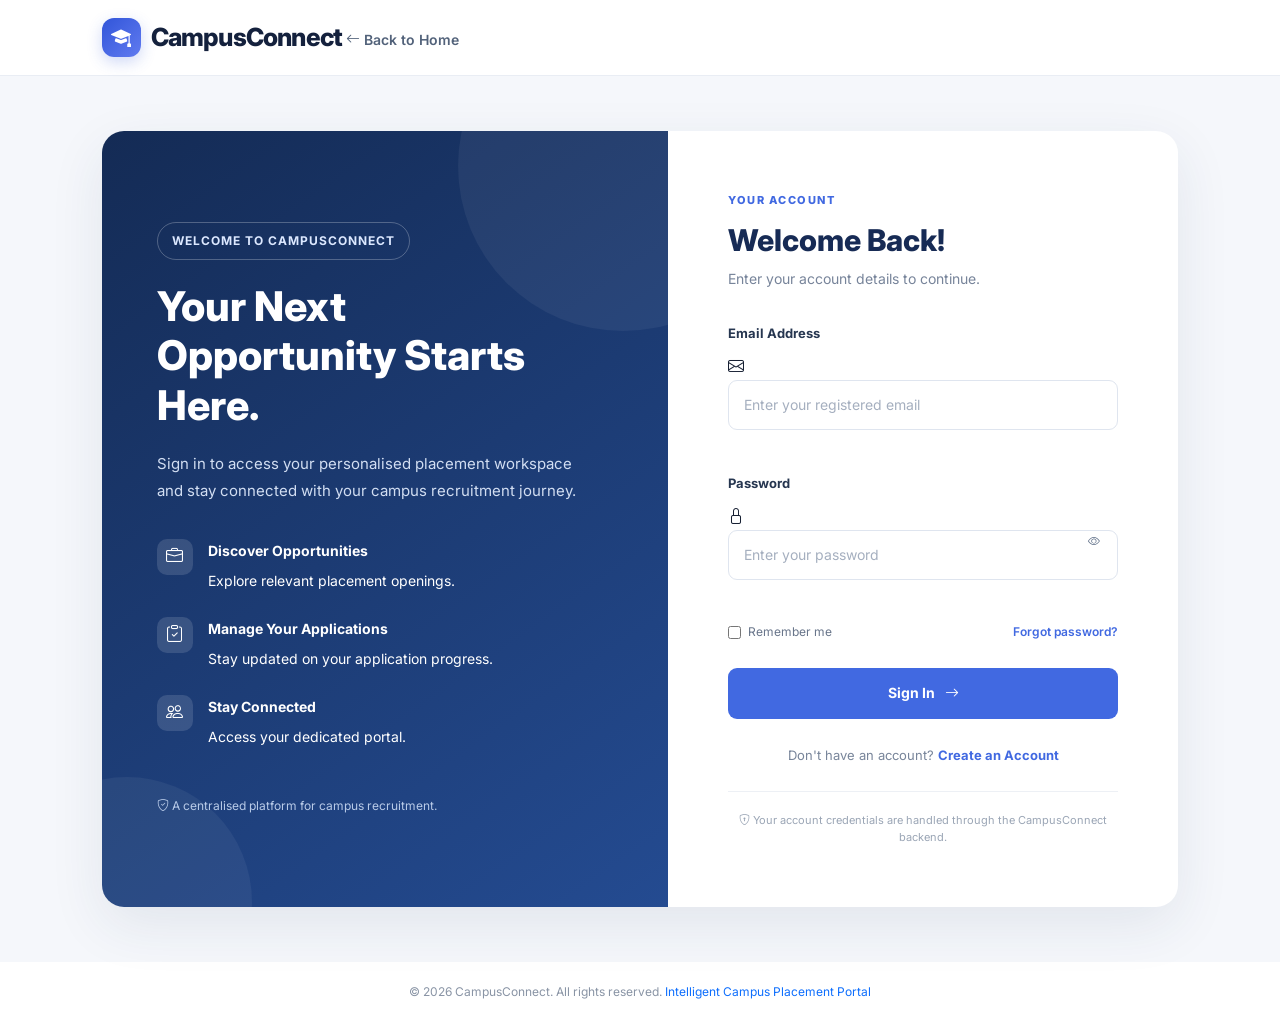
==== frontend/admin-dashboard.html @ f543e976 "Develop CampusConnect placement portal modules" ====
<!DOCTYPE html>
<html lang="en">
<head>
    <meta charset="UTF-8">
    <meta name="viewport" content="width=device-width, initial-scale=1.0">

    <title>Admin Dashboard | CampusConnect</title>

    <link href="https://cdn.jsdelivr.net/npm/bootstrap@5.3.3/dist/css/bootstrap.min.css" rel="stylesheet">
    <link href="https://cdn.jsdelivr.net/npm/bootstrap-icons@1.11.3/font/bootstrap-icons.css" rel="stylesheet">
    <link href="https://fonts.googleapis.com/css2?family=Inter:wght@400;500;600;700;800&display=swap" rel="stylesheet">

    <link rel="stylesheet" href="style.css">
    <link rel="stylesheet" href="dashboard.css">
</head>

<body>

<!-- =========================================
     ADMIN ROLE PROTECTION
========================================= -->

<script>
(function () {

    let user = null;

    try {
        user = JSON.parse(
            sessionStorage.getItem("campusconnectUser") || "null"
        );
    } catch (error) {
        user = null;
    }

    // Check whether user is logged in
    if (!user || !user.user_id) {
        window.location.replace("login.html");
        return;
    }

    // Check whether the logged-in user is an administrator
    if (user.role !== "admin") {

        window.campusConnectAccessBlocked = true;

        let redirectPage = "login.html";

        if (user.role === "student") {
            redirectPage = "student-dashboard.html";
        }
        else if (user.role === "recruiter") {
            redirectPage = "recruiter-dashboard.html";
        }

        // Display full-screen access denied message
        document.write(`
            <div style="
                position:fixed;
                inset:0;
                z-index:999999;
                background:#101827;
                color:white;
                display:flex;
                align-items:center;
                justify-content:center;
                text-align:center;
                font-family:Arial,sans-serif;
                padding:20px;
            ">
                <div>
                    <div style="
                        font-size:65px;
                        color:#ff4545;
                        margin-bottom:15px;
                    ">
                        <i class="bi bi-shield-lock-fill"></i>
                    </div>

                    <h1 style="
                        color:#ff4545;
                        font-size:42px;
                        font-weight:bold;
                        margin-bottom:15px;
                    ">
                        ACCESS DENIED!
                    </h1>

                    <h3 style="margin-bottom:15px;">
                        Only administrators can access this page.
                    </h3>

                    <p style="color:#cbd5e1;">
                        You do not have permission to view the Admin Dashboard.
                    </p>

                    <p style="
                        color:#facc15;
                        margin-top:20px;
                    ">
                        Redirecting to your dashboard...
                    </p>

                    <div style="
                        width:35px;
                        height:35px;
                        border:4px solid #64748b;
                        border-top:4px solid white;
                        border-radius:50%;
                        margin:20px auto;
                        animation:spin 1s linear infinite;
                    "></div>
                </div>
            </div>

            <style>
                @keyframes spin {
                    0% { transform:rotate(0deg); }
                    100% { transform:rotate(360deg); }
                }
            </style>
        `);

        // Redirect after displaying the message
        setTimeout(function () {
            window.location.replace(redirectPage);
        }, 2500);

    }

})();
</script>


<!-- =========================================
     ADMIN DASHBOARD CONTENT
========================================= -->

<!-- NAVIGATION -->

<nav class="navbar navbar-expand-lg bg-white border-bottom sticky-top">
    <div class="container-fluid px-4">

        <a class="navbar-brand fw-bold" href="index.html">
            <i class="bi bi-mortarboard-fill me-2"></i>
            CampusConnect
            <span class="text-secondary small ms-2">ADMIN</span>
        </a>

        <div class="d-flex align-items-center gap-3">

            <span class="text-secondary">
                <i class="bi bi-shield-lock-fill me-1"></i>
                Administrator
            </span>

            <button class="btn btn-outline-danger btn-sm" id="logoutButton">
                <i class="bi bi-box-arrow-right me-1"></i>
                Logout
            </button>

        </div>

    </div>
</nav>


<main class="container-fluid px-4 py-4">

    <!-- WELCOME -->

    <section class="dashboard-welcome mb-4">

        <div>

            <p class="text-uppercase small fw-semibold mb-2">
                Administration Portal
            </p>

            <h2 class="fw-bold">
                Welcome, <span id="adminName">Administrator</span>
            </h2>

            <p class="mb-0">
                Monitor users, recruitment activities and placement performance.
            </p>

        </div>

    </section>


    <!-- DASHBOARD STATISTICS -->

    <section class="mb-5">

        <h4 class="fw-bold mb-3">Platform Overview</h4>

        <div class="row g-3">

            <div class="col-md-6 col-xl-3">

                <div class="card shadow-sm border-0 h-100 p-3">

                    <div class="d-flex justify-content-between">

                        <div>
                            <p class="text-secondary mb-1">
                                Total Students
                            </p>

                            <h3 class="fw-bold" id="adminTotalStudents">
                                0
                            </h3>
                        </div>

                        <i class="bi bi-people fs-2 text-primary"></i>

                    </div>

                </div>

            </div>


            <div class="col-md-6 col-xl-3">

                <div class="card shadow-sm border-0 h-100 p-3">

                    <div class="d-flex justify-content-between">

                        <div>
                            <p class="text-secondary mb-1">
                                Total Recruiters
                            </p>

                            <h3 class="fw-bold" id="adminTotalRecruiters">
                                0
                            </h3>
                        </div>

                        <i class="bi bi-building fs-2 text-success"></i>

                    </div>

                </div>

            </div>


            <div class="col-md-6 col-xl-3">

                <div class="card shadow-sm border-0 h-100 p-3">

                    <div class="d-flex justify-content-between">

                        <div>
                            <p class="text-secondary mb-1">
                                Active Jobs
                            </p>

                            <h3 class="fw-bold" id="adminTotalJobs">
                                0
                            </h3>
                        </div>

                        <i class="bi bi-briefcase fs-2 text-warning"></i>

                    </div>

                </div>

            </div>


            <div class="col-md-6 col-xl-3">

                <div class="card shadow-sm border-0 h-100 p-3">

                    <div class="d-flex justify-content-between">

                        <div>
                            <p class="text-secondary mb-1">
                                Applications
                            </p>

                            <h3 class="fw-bold" id="adminTotalApplications">
                                0
                            </h3>
                        </div>

                        <i class="bi bi-file-earmark-text fs-2 text-danger"></i>

                    </div>

                </div>

            </div>

        </div>

    </section>


    <!-- PLACEMENT STATISTICS -->

    <section class="mb-5">

        <h4 class="fw-bold mb-3">
            Placement Performance
        </h4>

        <div class="row g-3">

            <div class="col-md-4">

                <div class="card border-0 shadow-sm p-3">

                    <p class="text-secondary mb-1">
                        Pending Applications
                    </p>

                    <h3 class="fw-bold" id="adminPendingApplications">
                        0
                    </h3>

                </div>

            </div>


            <div class="col-md-4">

                <div class="card border-0 shadow-sm p-3">

                    <p class="text-secondary mb-1">
                        Shortlisted Applications
                    </p>

                    <h3 class="fw-bold" id="adminShortlistedApplications">
                        0
                    </h3>

                </div>

            </div>


            <div class="col-md-4">

                <div class="card border-0 shadow-sm p-3">

                    <p class="text-secondary mb-1">
                        Selected Students
                    </p>

                    <h3 class="fw-bold" id="adminSelectedApplications">
                        0
                    </h3>

                </div>

            </div>

        </div>

    </section>


    <!-- USER MANAGEMENT -->

    <section class="dashboard-section mb-5" id="userManagementSection">

        <div class="d-flex justify-content-between align-items-center flex-wrap gap-2 mb-3">

            <div>
                <h4 class="fw-bold mb-1">
                    User Management
                </h4>

                <p class="text-secondary mb-0">
                    View registered students, recruiters and administrators.
                </p>
            </div>

            <button class="btn btn-outline-primary" id="refreshUsersButton">
                <i class="bi bi-arrow-clockwise me-1"></i>
                Refresh Users
            </button>

        </div>

        <div id="adminUsersMessage" class="mb-3"></div>

        <div class="table-responsive bg-white rounded shadow-sm">

            <table class="table table-hover align-middle mb-0">

                <thead class="table-light">

                    <tr>
                        <th>Name</th>
                        <th>Email</th>
                        <th>Role</th>
                        <th>Department</th>
                        <th>Graduation Year</th>
                    </tr>

                </thead>

                <tbody id="adminUsersContainer">

                    <tr>
                        <td colspan="5" class="text-center text-secondary py-4">
                            Loading users...
                        </td>
                    </tr>

                </tbody>

            </table>

        </div>

    </section>


    <!-- JOB MANAGEMENT -->

    <section class="dashboard-section mb-5" id="jobManagementSection">

        <div class="d-flex justify-content-between align-items-center flex-wrap gap-2 mb-3">

            <div>
                <h4 class="fw-bold mb-1">
                    Job Management
                </h4>

                <p class="text-secondary mb-0">
                    Monitor opportunities published by recruiters.
                </p>
            </div>

            <button class="btn btn-outline-primary" id="refreshAdminJobsButton">
                <i class="bi bi-arrow-clockwise me-1"></i>
                Refresh Jobs
            </button>

        </div>

        <div id="adminJobsMessage" class="mb-3"></div>

        <div class="table-responsive bg-white rounded shadow-sm">

            <table class="table table-hover align-middle mb-0">

                <thead class="table-light">

                    <tr>
                        <th>Job Title</th>
                        <th>Company</th>
                        <th>Department</th>
                        <th>Minimum CGPA</th>
                        <th>Graduation Year</th>
                        <th>Location</th>
                    </tr>

                </thead>

                <tbody id="adminJobsContainer">

                    <tr>
                        <td colspan="6" class="text-center text-secondary py-4">
                            Loading jobs...
                        </td>
                    </tr>

                </tbody>

            </table>

        </div>

    </section>


    <!-- APPLICATION MANAGEMENT -->

    <section class="dashboard-section mb-5" id="applicationManagementSection">

        <div class="d-flex justify-content-between align-items-center flex-wrap gap-2 mb-3">

            <div>
                <h4 class="fw-bold mb-1">
                    Application Monitoring
                </h4>

                <p class="text-secondary mb-0">
                    Monitor student applications and recruitment outcomes.
                </p>
            </div>

            <button class="btn btn-outline-primary" id="refreshAdminApplicationsButton">
                <i class="bi bi-arrow-clockwise me-1"></i>
                Refresh Applications
            </button>

        </div>

        <div id="adminApplicationsMessage" class="mb-3"></div>

        <div class="table-responsive bg-white rounded shadow-sm">

            <table class="table table-hover align-middle mb-0">

                <thead class="table-light">

                    <tr>
                        <th>Student ID</th>
                        <th>Job ID</th>
                        <th>CGPA</th>
                        <th>Status</th>
                        <th>Application Date</th>
                    </tr>

                </thead>

                <tbody id="adminApplicationsContainer">

                    <tr>
                        <td colspan="5" class="text-center text-secondary py-4">
                            Loading applications...
                        </td>
                    </tr>

                </tbody>

            </table>

        </div>

    </section>


    <!-- FOOTER -->

    <footer class="text-center text-secondary border-top pt-4 pb-3">

        <p class="mb-1 fw-semibold">
            CampusConnect Administration
        </p>

        <small>
            Intelligent Campus Placement Management System
        </small>

    </footer>

</main>


<!-- =========================================
     MAIN JAVASCRIPT
========================================= -->

<script src="script.js"></script>

</body>
</html>
---- frontend/style.css ----
/* =====================================================
   CAMPUSCONNECT - PROFESSIONAL PLACEMENT PORTAL
   Main Stylesheet
===================================================== */


/* ================= GLOBAL SETTINGS ================= */

:root {
    --primary: #3155d9;
    --primary-dark: #2442b8;
    --primary-light: #edf1ff;

    --secondary: #68748b;

    --dark: #14213d;
    --dark-soft: #24334f;

    --white: #ffffff;
    --background: #f7f9fd;

    --border: #e7ebf3;

    --success: #16a477;
    --purple: #7954d9;
    --orange: #e99a35;
    --red: #e45b69;
    --teal: #159caa;

    --shadow-small: 0 5px 20px rgba(22, 35, 70, 0.05);
    --shadow-medium: 0 15px 40px rgba(22, 35, 70, 0.09);
    --shadow-large: 0 25px 70px rgba(22, 35, 70, 0.13);

    --radius-small: 10px;
    --radius-medium: 18px;
    --radius-large: 26px;

    --transition: all 0.3s ease;
}


* {
    margin: 0;
    padding: 0;
    box-sizing: border-box;
}


html {
    scroll-behavior: smooth;
    scroll-padding-top: 90px;
}


body {
    font-family: 'Inter', sans-serif;
    color: var(--dark);
    background: var(--white);
    line-height: 1.7;
    overflow-x: hidden;
}


a {
    text-decoration: none;
}


button,
input,
textarea,
select {
    font-family: inherit;
}


img {
    max-width: 100%;
}


::selection {
    background: var(--primary);
    color: var(--white);
}


.section-padding {
    padding: 105px 0;
}


/* ================= NAVIGATION ================= */

.main-navbar {
    background: rgba(255, 255, 255, 0.96);
    backdrop-filter: blur(15px);
    border-bottom: 1px solid rgba(231, 235, 243, 0.85);
    padding: 15px 0;
    z-index: 1000;
}


.brand-logo {
    display: inline-flex;
    align-items: center;
    gap: 10px;
    color: var(--dark) !important;
    font-size: 22px;
    font-weight: 800;
    letter-spacing: -0.8px;
}


.brand-icon {
    width: 39px;
    height: 39px;
    display: inline-flex;
    align-items: center;
    justify-content: center;
    border-radius: 12px;
    background: linear-gradient(135deg, #3155d9, #617bf0);
    color: var(--white);
    font-size: 20px;
    box-shadow: 0 5px 15px rgba(49, 85, 217, 0.23);
}


.navbar-nav {
    gap: 7px;
}


.navbar-nav .nav-link {
    color: #647089;
    font-size: 13px;
    font-weight: 600;
    padding: 10px 13px !important;
    border-radius: 8px;
    transition: var(--transition);
}


.navbar-nav .nav-link:hover,
.navbar-nav .nav-link.active {
    color: var(--primary);
    background: var(--primary-light);
}


.navbar-actions {
    display: flex;
    align-items: center;
    gap: 12px;
}


.btn-login {
    color: var(--dark);
    font-size: 13px;
    font-weight: 700;
    padding: 11px 19px;
    border-radius: 9px;
    transition: var(--transition);
}


.btn-login:hover {
    background: #f1f4fb;
    color: var(--primary);
}


.btn-primary-custom {
    display: inline-flex;
    justify-content: center;
    align-items: center;
    gap: 10px;
    color: var(--white);
    background: var(--primary);
    border: 1px solid var(--primary);
    padding: 12px 21px;
    border-radius: 9px;
    font-size: 13px;
    font-weight: 700;
    transition: var(--transition);
    box-shadow: 0 7px 18px rgba(49, 85, 217, 0.17);
}


.btn-primary-custom:hover {
    background: var(--primary-dark);
    border-color: var(--primary-dark);
    color: var(--white);
    transform: translateY(-2px);
    box-shadow: 0 11px 24px rgba(49, 85, 217, 0.24);
}


.btn-primary-custom:focus-visible,
.btn-login:focus-visible,
.nav-link:focus-visible {
    outline: 3px solid rgba(49, 85, 217, 0.3);
    outline-offset: 3px;
}


.navbar-toggler {
    border: 1px solid var(--border);
    padding: 8px 11px;
    border-radius: 9px;
}


.navbar-toggler:focus {
    box-shadow: 0 0 0 3px rgba(49, 85, 217, 0.15);
}


/* ================= HERO SECTION ================= */

.hero-section {
    position: relative;
    padding: 100px 0 115px;
    background:
        radial-gradient(circle at 90% 10%, rgba(98, 124, 243, 0.12), transparent 28%),
        radial-gradient(circle at 0% 90%, rgba(49, 85, 217, 0.06), transparent 30%),
        #fbfcff;
    overflow: hidden;
}


.hero-section::before {
    content: "";
    position: absolute;
    width: 400px;
    height: 400px;
    border: 1px solid rgba(49, 85, 217, 0.07);
    border-radius: 50%;
    top: -210px;
    right: -100px;
}


.hero-content {
    position: relative;
    z-index: 2;
}


.hero-label {
    display: inline-flex;
    align-items: center;
    gap: 9px;
    color: var(--primary);
    background: #edf1ff;
    border: 1px solid #dfe6ff;
    padding: 9px 14px;
    border-radius: 50px;
    font-size: 10px;
    font-weight: 800;
    letter-spacing: 1.2px;
    margin-bottom: 27px;
}


.hero-label-dot {
    width: 8px;
    height: 8px;
    background: var(--primary);
    border-radius: 50%;
    box-shadow: 0 0 0 4px rgba(49, 85, 217, 0.12);
}


.hero-content h1 {
    color: var(--dark);
    font-size: clamp(40px, 5vw, 64px);
    font-weight: 800;
    line-height: 1.13;
    letter-spacing: -3px;
    margin-bottom: 23px;
}


.hero-content h1 span {
    display: block;
    color: var(--primary);
}


.hero-description {
    max-width: 540px;
    color: var(--secondary);
    font-size: 15px;
    line-height: 1.9;
    margin-bottom: 30px;
}


.hero-buttons {
    display: flex;
    flex-wrap: wrap;
    gap: 13px;
    margin-bottom: 30px;
}


.hero-button {
    min-height: 49px;
    padding: 13px 20px;
}


.btn-outline-custom {
    display: inline-flex;
    align-items: center;
    justify-content: center;
    gap: 10px;
    border: 1px solid #d9dfec;
    background: var(--white);
    color: var(--dark);
    border-radius: 9px;
    padding: 12px 20px;
    font-size: 13px;
    font-weight: 700;
    transition: var(--transition);
}


.btn-outline-custom:hover {
    border-color: var(--primary);
    color: var(--primary);
    background: var(--white);
    transform: translateY(-2px);
}


.hero-benefits {
    display: flex;
    flex-direction: column;
    gap: 10px;
}


.hero-benefits div {
    color: #65718a;
    font-size: 12px;
    font-weight: 600;
}


.hero-benefits i {
    color: var(--success);
    margin-right: 8px;
}


/* ================= DASHBOARD PREVIEW ================= */

.hero-visual {
    position: relative;
    padding: 35px 20px;
}


.dashboard-preview {
    position: relative;
    z-index: 2;
    background: var(--white);
    border: 1px solid #e9edf5;
    border-radius: 17px;
    overflow: hidden;
    box-shadow: var(--shadow-large);
    transform: rotateY(-3deg) rotateX(1deg);
}


.preview-header {
    display: flex;
    justify-content: space-between;
    align-items: center;
    padding: 15px 20px;
    border-bottom: 1px solid var(--border);
}


.preview-window-dot {
    display: inline-block;
    width: 8px;
    height: 8px;
    border-radius: 50%;
    background: #e7a4a4;
    margin-right: 4px;
}


.preview-window-dot:nth-child(2) {
    background: #edc56b;
}


.preview-window-dot:nth-child(3) {
    background: #77c9a1;
}


.preview-title {
    font-size: 9px;
    font-weight: 800;
    letter-spacing: 1px;
    color: #8b95a8;
}


.preview-header > i {
    color: #8b95a8;
}


.preview-body {
    padding: 24px;
    background: #fcfdff;
}


.preview-welcome {
    display: flex;
    align-items: center;
    justify-content: space-between;
    margin-bottom: 23px;
}


.preview-welcome small {
    color: var(--primary);
    font-size: 9px;
    font-weight: 800;
    letter-spacing: 1px;
}


.preview-welcome h4 {
    color: var(--dark);
    font-size: 21px;
    font-weight: 800;
    margin: 4px 0;
}


.preview-welcome p {
    color: #8993a6;
    font-size: 10px;
    margin: 0;
}


.preview-avatar {
    width: 44px;
    height: 44px;
    display: flex;
    align-items: center;
    justify-content: center;
    color: var(--primary);
    background: #eaf0ff;
    border-radius: 13px;
    font-size: 23px;
}


.preview-stat-grid {
    display: grid;
    grid-template-columns: repeat(2, 1fr);
    gap: 12px;
}


.preview-stat-card {
    background: var(--white);
    padding: 15px;
    border: 1px solid #edf0f6;
    border-radius: 12px;
    transition: var(--transition);
}


.preview-stat-card:hover {
    transform: translateY(-3px);
    box-shadow: var(--shadow-small);
}


.stat-icon {
    width: 30px;
    height: 30px;
    display: flex;
    align-items: center;
    justify-content: center;
    border-radius: 9px;
    font-size: 14px;
    margin-bottom: 12px;
}


.stat-icon.blue,
.feature-icon.blue {
    background: #eaf0ff;
    color: #3155d9;
}


.stat-icon.purple,
.feature-icon.purple {
    background: #f0eaff;
    color: #7954d9;
}


.stat-icon.green,
.feature-icon.green {
    background: #e5f8ef;
    color: #16a477;
}


.stat-icon.orange,
.feature-icon.orange {
    background: #fff3e3;
    color: #e99a35;
}


.feature-icon.red {
    background: #fff0f0;
    color: #e45b69;
}


.feature-icon.teal {
    background: #e6f8fa;
    color: #159caa;
}


.preview-stat-card small {
    display: block;
    color: #7b879b;
    font-size: 10px;
    font-weight: 600;
}


.preview-stat-card h3 {
    color: var(--dark);
    font-size: 20px;
    font-weight: 800;
    margin: 5px 0 2px;
}


.stat-note {
    color: #9ba4b4;
    font-size: 9px;
}


.preview-bottom {
    margin-top: 17px;
}


.preview-activity {
    background: var(--white);
    border: 1px solid #edf0f6;
    border-radius: 12px;
    padding: 16px;
}


.preview-section-heading {
    display: flex;
    justify-content: space-between;
    align-items: center;
    margin-bottom: 13px;
}


.preview-section-heading strong {
    font-size: 12px;
}


.preview-section-heading span {
    color: #9ba4b4;
    font-size: 9px;
}


.activity-row {
    display: flex;
    align-items: center;
    gap: 11px;
    padding: 9px 0;
    border-bottom: 1px solid #f0f2f7;
}


.activity-row:last-child {
    border-bottom: none;
}


.activity-indicator {
    width: 8px;
    height: 8px;
    border-radius: 50%;
    flex-shrink: 0;
}


.blue-bg {
    background: var(--primary);
}


.green-bg {
    background: var(--success);
}


.purple-bg {
    background: var(--purple);
}


.activity-row strong {
    display: block;
    color: #45516a;
    font-size: 10px;
}


.activity-row small {
    color: #9ba4b4;
    font-size: 9px;
}


.floating-card {
    position: absolute;
    z-index: 3;
    display: flex;
    align-items: center;
    gap: 11px;
    background: var(--white);
    padding: 13px 16px;
    border: 1px solid #edf0f6;
    border-radius: 12px;
    box-shadow: var(--shadow-medium);
    animation: floating 4s ease-in-out infinite;
}


.floating-card > i {
    width: 35px;
    height: 35px;
    display: flex;
    align-items: center;
    justify-content: center;
    color: var(--primary);
    background: #edf1ff;
    border-radius: 10px;
    font-size: 17px;
}


.floating-card strong {
    display: block;
    color: var(--dark);
    font-size: 10px;
}


.floating-card small {
    display: block;
    color: #8d97a9;
    font-size: 9px;
}


.floating-card-top {
    top: 10px;
    right: -4px;
}


.floating-card-bottom {
    bottom: 0;
    left: -10px;
    animation-delay: 1s;
}


.floating-card-bottom > i {
    color: var(--success);
    background: #e5f8ef;
}


@keyframes floating {
    0%, 100% {
        transform: translateY(0);
    }

    50% {
        transform: translateY(-8px);
    }
}


/* ================= HIGHLIGHTS ================= */

.highlights-section {
    padding: 28px 0;
    background: var(--white);
    border-top: 1px solid #f0f2f7;
    border-bottom: 1px solid #f0f2f7;
}


.highlights-grid {
    display: grid;
    grid-template-columns: repeat(4, 1fr);
    gap: 20px;
}


.highlight-item {
    display: flex;
    align-items: center;
    gap: 13px;
    padding: 9px;
}


.highlight-icon {
    width: 45px;
    height: 45px;
    flex-shrink: 0;
    display: flex;
    align-items: center;
    justify-content: center;
    color: var(--primary);
    background: #eef2ff;
    border-radius: 12px;
    font-size: 19px;
}


.highlight-item h5 {
    color: var(--dark);
    font-size: 12px;
    font-weight: 800;
    margin-bottom: 3px;
}


.highlight-item p {
    color: #8993a6;
    font-size: 10px;
    margin: 0;
}


/* ================= SECTION HEADINGS ================= */

.section-heading {
    max-width: 720px;
    margin: 0 auto 55px;
}


.section-eyebrow {
    display: inline-block;
    color: var(--primary);
    font-size: 10px;
    font-weight: 800;
    letter-spacing: 1.6px;
    margin-bottom: 13px;
}


.section-heading h2 {
    color: var(--dark);
    font-size: clamp(29px, 3.5vw, 42px);
    font-weight: 800;
    line-height: 1.25;
    letter-spacing: -1.5px;
    margin-bottom: 16px;
}


.section-heading h2 span {
    color: var(--primary);
}


.section-heading p {
    max-width: 620px;
    margin: auto;
    color: var(--secondary);
    font-size: 14px;
    line-height: 1.9;
}


/* ================= FEATURES ================= */

.features-section {
    background: #f8faff;
}


.feature-card {
    height: 100%;
    padding: 30px;
    background: var(--white);
    border: 1px solid #edf0f6;
    border-radius: var(--radius-medium);
    box-shadow: var(--shadow-small);
    transition: var(--transition);
}


.feature-card:hover {
    transform: translateY(-7px);
    border-color: #d8e1ff;
    box-shadow: var(--shadow-medium);
}


.feature-icon {
    width: 53px;
    height: 53px;
    display: flex;
    align-items: center;
    justify-content: center;
    border-radius: 14px;
    font-size: 23px;
    margin-bottom: 23px;
}


.feature-card h4 {
    color: var(--dark);
    font-size: 17px;
    font-weight: 800;
    margin-bottom: 13px;
}


.feature-card p {
    color: #7b879b;
    font-size: 12px;
    line-height: 1.9;
    min-height: 91px;
    margin-bottom: 19px;
}


.feature-card a {
    display: inline-flex;
    align-items: center;
    gap: 9px;
    color: var(--primary);
    font-size: 11px;
    font-weight: 800;
    transition: var(--transition);
}


.feature-card a:hover {
    gap: 14px;
}


/* ================= PORTAL SECTION ================= */

.portals-section {
    background: var(--white);
}


.portal-card {
    position: relative;
    height: 100%;
    padding: 30px;
    border: 1px solid var(--border);
    border-radius: 19px;
    overflow: hidden;
    transition: var(--transition);
}


.portal-card:hover {
    transform: translateY(-7px);
    box-shadow: var(--shadow-medium);
}


.student-portal {
    background: linear-gradient(145deg, #f5f7ff, #ffffff);
}


.recruiter-portal {
    background: linear-gradient(145deg, #f5fbff, #ffffff);
}


.admin-portal {
    background: linear-gradient(145deg, #f7f5ff, #ffffff);
}


.portal-card-top {
    display: flex;
    align-items: center;
    justify-content: space-between;
    margin-bottom: 25px;
}


.portal-icon {
    width: 54px;
    height: 54px;
    display: flex;
    align-items: center;
    justify-content: center;
    color: var(--primary);
    background: #e5ebff;
    border-radius: 14px;
    font-size: 23px;
}


.recruiter-portal .portal-icon {
    color: var(--teal);
    background: #e5f7f9;
}


.admin-portal .portal-icon {
    color: var(--purple);
    background: #f0eaff;
}


.portal-number {
    color: #d9deea;
    font-size: 35px;
    font-weight: 800;
}


.portal-label {
    color: var(--primary);
    font-size: 9px;
    font-weight: 800;
    letter-spacing: 1.4px;
}


.recruiter-portal .portal-label {
    color: var(--teal);
}


.admin-portal .portal-label {
    color: var(--purple);
}


.portal-card h3 {
    color: var(--dark);
    font-size: 22px;
    font-weight: 800;
    margin: 10px 0;
}


.portal-card > p {
    min-height: 92px;
    color: #77839a;
    font-size: 12px;
    line-height: 1.9;
}


.portal-card ul {
    list-style: none;
    padding: 0;
    margin: 22px 0;
}


.portal-card ul li {
    color: #56627a;
    font-size: 11px;
    font-weight: 600;
    margin-bottom: 12px;
}


.portal-card ul li i {
    color: var(--success);
    font-size: 15px;
    margin-right: 8px;
}


.portal-link {
    display: flex;
    justify-content: space-between;
    align-items: center;
    padding-top: 17px;
    border-top: 1px solid #e9edf4;
    color: var(--primary);
    font-size: 12px;
    font-weight: 800;
    transition: var(--transition);
}


.portal-link:hover {
    color: var(--primary-dark);
    gap: 10px;
}


/* ================= WORKFLOW ================= */

.workflow-section {
    background: #f8faff;
}


.workflow-grid {
    display: grid;
    grid-template-columns: repeat(4, 1fr);
    gap: 28px;
}


.workflow-step {
    position: relative;
    text-align: center;
    padding: 15px 13px;
}


.workflow-icon {
    position: relative;
    width: 76px;
    height: 76px;
    display: flex;
    align-items: center;
    justify-content: center;
    margin: 0 auto 25px;
    color: var(--primary);
    background: var(--white);
    border: 1px solid #e4eaff;
    border-radius: 22px;
    box-shadow: var(--shadow-small);
    font-size: 28px;
}


.workflow-icon span {
    position: absolute;
    top: -10px;
    right: -10px;
    width: 27px;
    height: 27px;
    display: flex;
    align-items: center;
    justify-content: center;
    color: var(--white);
    background: var(--primary);
    border: 3px solid #f8faff;
    border-radius: 50%;
    font-size: 9px;
    font-weight: 800;
}


.workflow-step h4 {
    color: var(--dark);
    font-size: 15px;
    font-weight: 800;
    margin-bottom: 12px;
}


.workflow-step p {
    color: #8290a4;
    font-size: 11px;
    line-height: 1.9;
}


/* ================= ABOUT SECTION ================= */

.about-section {
    background: var(--white);
}


.about-visual {
    position: relative;
    padding: 25px;
}


.about-main-card {
    position: relative;
    z-index: 2;
    background: var(--white);
    border: 1px solid var(--border);
    border-radius: 18px;
    box-shadow: var(--shadow-large);
    overflow: hidden;
}


.about-card-header {
    display: flex;
    align-items: center;
    gap: 10px;
    padding: 19px;
    border-bottom: 1px solid var(--border);
    color: var(--dark);
    font-size: 12px;
}


.about-card-header i {
    color: var(--primary);
    font-size: 18px;
}


.about-workspace {
    display: flex;
    min-height: 290px;
}


.workspace-sidebar {
    width: 65px;
    padding: 20px 15px;
    background: #f7f9ff;
    border-right: 1px solid var(--border);
}


.workspace-sidebar span {
    display: block;
    height: 9px;
    margin-bottom: 22px;
    border-radius: 5px;
    background: #dce4fb;
}


.workspace-sidebar span:first-child {
    background: var(--primary);
}


.workspace-content {
    flex: 1;
    padding: 24px;
}


.workspace-line {
    height: 10px;
    border-radius: 5px;
    background: #e8edf8;
    margin-bottom: 12px;
}


.workspace-line.large {
    width: 55%;
    height: 15px;
    background: #cfd9f8;
}


.workspace-line.small {
    width: 35%;
}


.workspace-boxes {
    display: grid;
    grid-template-columns: repeat(3, 1fr);
    gap: 10px;
    margin: 25px 0;
}


.workspace-boxes span {
    height: 55px;
    background: #eef2ff;
    border: 1px solid #e0e7ff;
    border-radius: 9px;
}


.workspace-boxes span:nth-child(2) {
    background: #e8f8f1;
    border-color: #d9f1e6;
}


.workspace-boxes span:nth-child(3) {
    background: #f3edff;
    border-color: #e9dfff;
}


.workspace-chart {
    height: 95px;
    display: flex;
    align-items: end;
    gap: 13px;
    padding: 12px 15px 0;
    background: #f8faff;
    border-radius: 10px;
}


.workspace-chart div {
    flex: 1;
    background: linear-gradient(to top, #3155d9, #8da4ff);
    border-radius: 5px 5px 0 0;
}


.about-decoration {
    position: absolute;
    z-index: 3;
    bottom: 3px;
    right: -5px;
    padding: 13px 18px;
    background: var(--white);
    border: 1px solid var(--border);
    border-radius: 11px;
    color: var(--dark);
    font-size: 10px;
    font-weight: 700;
    box-shadow: var(--shadow-medium);
}


.about-decoration i {
    color: var(--orange);
    margin-right: 7px;
}


.about-heading {
    color: var(--dark);
    font-size: clamp(29px, 3vw, 39px);
    font-weight: 800;
    line-height: 1.3;
    letter-spacing: -1.3px;
    margin: 8px 0 20px;
}


.about-heading span {
    color: var(--primary);
}


.about-description {
    color: #77839a;
    font-size: 13px;
    line-height: 1.9;
    margin-bottom: 28px;
}


.about-point {
    display: flex;
    align-items: flex-start;
    gap: 15px;
    margin-bottom: 22px;
}


.about-point-icon {
    width: 42px;
    height: 42px;
    flex-shrink: 0;
    display: flex;
    align-items: center;
    justify-content: center;
    color: var(--primary);
    background: #edf1ff;
    border-radius: 11px;
    font-size: 18px;
}


.about-point h5 {
    color: var(--dark);
    font-size: 13px;
    font-weight: 800;
    margin: 1px 0 5px;
}


.about-point p {
    color: #8792a5;
    font-size: 11px;
    line-height: 1.8;
    margin: 0;
}


/* ================= CALL TO ACTION ================= */

.cta-section {
    padding: 80px 0;
    background: linear-gradient(120deg, #2442b8, #4868e8);
    position: relative;
    overflow: hidden;
}


.cta-section::before,
.cta-section::after {
    content: "";
    position: absolute;
    width: 300px;
    height: 300px;
    border: 1px solid rgba(255, 255, 255, 0.12);
    border-radius: 50%;
}


.cta-section::before {
    top: -180px;
    left: -80px;
}


.cta-section::after {
    bottom: -200px;
    right: -60px;
}


.cta-content {
    position: relative;
    z-index: 2;
    max-width: 740px;
    margin: auto;
    text-align: center;
}


.cta-eyebrow {
    color: #d9e2ff;
    font-size: 10px;
    font-weight: 800;
    letter-spacing: 1.6px;
}


.cta-content h2 {
    color: var(--white);
    font-size: clamp(29px, 4vw, 43px);
    font-weight: 800;
    line-height: 1.3;
    margin: 18px 0;
    letter-spacing: -1px;
}


.cta-content p {
    max-width: 590px;
    margin: 0 auto 28px;
    color: #e0e7ff;
    font-size: 13px;
    line-height: 1.9;
}


.cta-button {
    display: inline-flex;
    align-items: center;
    justify-content: center;
    gap: 12px;
    padding: 14px 25px;
    background: var(--white);
    color: var(--primary);
    border: 1px solid var(--white);
    border-radius: 9px;
    font-size: 12px;
    font-weight: 800;
    transition: var(--transition);
}


.cta-button:hover {
    background: #edf1ff;
    color: var(--primary-dark);
    transform: translateY(-3px);
}


/* ================= FOOTER ================= */

.main-footer {
    padding: 65px 0 0;
    background: #111d35;
}


.footer-main {
    padding-bottom: 45px;
}


.footer-brand {
    color: var(--white) !important;
    margin-bottom: 18px;
}


.footer-description {
    max-width: 370px;
    color: #a3aec3;
    font-size: 12px;
    line-height: 1.9;
    margin-top: 17px;
}


.main-footer h5 {
    color: var(--white);
    font-size: 13px;
    font-weight: 800;
    margin-bottom: 22px;
}


.main-footer ul {
    list-style: none;
    padding: 0;
}


.main-footer ul li {
    margin-bottom: 12px;
}


.main-footer ul li a {
    color: #a3aec3;
    font-size: 11px;
    transition: var(--transition);
}


.main-footer ul li a:hover {
    color: var(--white);
    padding-left: 4px;
}


.footer-commitment {
    color: #a3aec3;
    font-size: 11px;
    line-height: 1.9;
    margin-bottom: 18px;
}


.footer-status {
    display: inline-flex;
    align-items: center;
    gap: 8px;
    color: #b8c6e3;
    font-size: 10px;
}


.footer-status i {
    color: #37c894;
    font-size: 7px;
}


.footer-bottom {
    display: flex;
    align-items: center;
    justify-content: space-between;
    gap: 15px;
    padding: 22px 0;
    border-top: 1px solid rgba(255, 255, 255, 0.1);
}


.footer-bottom p {
    color: #8e9bb4;
    font-size: 10px;
    margin: 0;
}


/* ================= RESPONSIVE DESIGN ================= */

@media (max-width: 991px) {

    .navbar-collapse {
        padding: 20px 0 10px;
    }

    .navbar-nav {
        gap: 3px;
    }

    .navbar-actions {
        margin-top: 15px;
    }

    .hero-section {
        padding: 75px 0;
    }

    .hero-visual {
        margin-top: 45px;
        padding: 30px 25px;
    }

    .floating-card-top {
        right: 5px;
    }

    .floating-card-bottom {
        left: 5px;
    }

    .highlights-grid {
        grid-template-columns: repeat(2, 1fr);
    }

    .workflow-grid {
        grid-template-columns: repeat(2, 1fr);
        gap: 20px;
    }

    .about-visual {
        margin-bottom: 30px;
    }

}


@media (max-width: 767px) {

    .section-padding {
        padding: 75px 0;
    }

    .hero-section {
        padding: 65px 0 75px;
    }

    .hero-content h1 {
        font-size: 43px;
        letter-spacing: -2px;
    }

    .hero-description {
        font-size: 13px;
    }

    .hero-visual {
        padding: 20px 12px 35px;
    }

    .floating-card {
        padding: 10px 12px;
    }

    .floating-card-top {
        top: 0;
        right: 0;
    }

    .floating-card-bottom {
        bottom: 0;
        left: 0;
    }

    .preview-body {
        padding: 16px;
    }

    .preview-stat-grid {
        gap: 8px;
    }

    .preview-stat-card {
        padding: 12px;
    }

    .highlights-grid {
        grid-template-columns: 1fr 1fr;
        gap: 12px;
    }

    .highlight-item {
        align-items: flex-start;
        gap: 9px;
    }

    .highlight-icon {
        width: 37px;
        height: 37px;
        font-size: 16px;
    }

    .highlight-item h5 {
        font-size: 10px;
    }

    .highlight-item p {
        font-size: 9px;
    }

    .section-heading {
        margin-bottom: 38px;
    }

    .feature-card {
        padding: 25px;
    }

    .feature-card p {
        min-height: auto;
    }

    .portal-card {
        padding: 25px;
    }

    .portal-card > p {
        min-height: auto;
    }

    .about-workspace {
        min-height: 230px;
    }

    .workspace-content {
        padding: 17px;
    }

    .workspace-sidebar {
        width: 50px;
        padding: 17px 11px;
    }

    .about-decoration {
        right: 0;
        font-size: 9px;
    }

    .cta-section {
        padding: 65px 15px;
    }

    .footer-main {
        padding-bottom: 25px;
    }

}


@media (max-width: 480px) {

    .brand-logo {
        font-size: 19px;
    }

    .brand-icon {
        width: 35px;
        height: 35px;
    }

    .hero-content h1 {
        font-size: 37px;
    }

    .hero-buttons {
        flex-direction: column;
    }

    .hero-buttons a {
        width: 100%;
    }

    .hero-visual {
        padding-left: 3px;
        padding-right: 3px;
    }

    .preview-title {
        font-size: 7px;
    }

    .preview-welcome h4 {
        font-size: 18px;
    }

    .preview-stat-card h3 {
        font-size: 17px;
    }

    .floating-card {
        gap: 7px;
        padding: 8px;
    }

    .floating-card > i {
        width: 29px;
        height: 29px;
        font-size: 14px;
    }

    .floating-card strong {
        font-size: 8px;
    }

    .floating-card small {
        font-size: 7px;
    }

    .highlights-grid {
        grid-template-columns: 1fr;
    }

    .workflow-grid {
        grid-template-columns: 1fr;
        gap: 10px;
    }

    .workflow-step {
        padding: 10px 25px;
    }

    .footer-bottom {
        flex-direction: column;
        align-items: flex-start;
    }

}


/* ================= ACCESSIBILITY ================= */

@media (prefers-reduced-motion: reduce) {

    *,
    *::before,
    *::after {
        scroll-behavior: auto !important;
        animation-duration: 0.01ms !important;
        animation-iteration-count: 1 !important;
        transition-duration: 0.01ms !important;
    }

}
---- frontend/dashboard.css ----
/* =========================================
   CAMPUSCONNECT - STUDENT DASHBOARD
========================================= */

:root {
    --dashboard-primary: #3157d5;
    --dashboard-dark: #172554;
    --dashboard-background: #f5f7fc;
    --dashboard-text: #26334d;
    --dashboard-muted: #718096;
    --dashboard-border: #e5eaf2;
}

body {
    background: var(--dashboard-background);
    color: var(--dashboard-text);
    font-family: "Inter", sans-serif;
    min-height: 100vh;
}


/* =========================================
   NAVIGATION
========================================= */

.dashboard-navbar {
    background: #ffffff;
    padding: 17px 0;
    border-bottom: 1px solid var(--dashboard-border);
    box-shadow: 0 3px 15px rgba(20, 35, 70, 0.04);
}

.dashboard-navbar .navbar-brand {
    color: var(--dashboard-dark);
    font-size: 23px;
    letter-spacing: -0.6px;
}

.dashboard-navbar .navbar-brand:hover {
    color: var(--dashboard-primary);
}


/* =========================================
   MAIN DASHBOARD
========================================= */

.dashboard-container {
    padding-top: 40px;
    padding-bottom: 70px;
}

.dashboard-welcome {
    background: linear-gradient(120deg, #172554, #3157d5);
    color: #ffffff;
    padding: 38px;
    border-radius: 18px;
    margin-bottom: 32px;
    box-shadow: 0 12px 30px rgba(49, 87, 213, 0.15);
}

.dashboard-welcome h1 {
    font-size: clamp(26px, 4vw, 36px);
    font-weight: 750;
    margin-bottom: 10px;
}

.dashboard-welcome p {
    margin-bottom: 0;
    color: rgba(255, 255, 255, 0.82);
}

.dashboard-welcome .text-uppercase {
    color: #b9cbff;
    letter-spacing: 2px;
    margin-bottom: 12px;
}


/* =========================================
   DASHBOARD STATISTICS
========================================= */

.dashboard-statistics {
    margin-bottom: 45px;
}

.dashboard-stat-card {
    background: #ffffff;
    border: 1px solid var(--dashboard-border);
    border-radius: 15px;
    padding: 25px;
    height: 100%;
    transition: transform 0.25s ease, box-shadow 0.25s ease;
}

.dashboard-stat-card:hover {
    transform: translateY(-4px);
    box-shadow: 0 12px 25px rgba(30, 50, 90, 0.08);
}

.dashboard-stat-card i {
    display: inline-flex;
    align-items: center;
    justify-content: center;
    width: 46px;
    height: 46px;
    background: #edf2ff;
    color: var(--dashboard-primary);
    border-radius: 12px;
    font-size: 22px;
    margin-bottom: 17px;
}

.dashboard-stat-card h2 {
    font-size: 28px;
    font-weight: 750;
    color: var(--dashboard-dark);
    margin-bottom: 5px;
}

.dashboard-stat-card p {
    color: var(--dashboard-muted);
    margin: 0;
    font-size: 14px;
}


/* =========================================
   MY APPLICATIONS SECTION
========================================= */

.applications-section {
    margin-top: 55px;
}

.applications-section h2 {
    font-size: 25px;
    font-weight: 750;
    color: var(--dashboard-dark);
    margin-bottom: 8px;
}

.applications-section > div > div > p {
    color: var(--dashboard-muted);
    margin-bottom: 0;
}

#refreshApplicationsButton {
    border-radius: 9px;
    padding: 10px 16px;
    font-weight: 600;
}


/* =========================================
   APPLICATION SUMMARY CARDS
========================================= */

.application-summary-card {
    background: #ffffff;
    border: 1px solid var(--dashboard-border);
    border-radius: 13px;
    padding: 20px;
    height: 100%;
    transition: transform 0.25s ease, box-shadow 0.25s ease;
}

.application-summary-card:hover {
    transform: translateY(-4px);
    box-shadow: 0 10px 22px rgba(30, 50, 90, 0.07);
}

.application-summary-icon {
    display: inline-flex;
    align-items: center;
    justify-content: center;
    width: 40px;
    height: 40px;
    border-radius: 10px;
    font-size: 19px;
    margin-bottom: 13px;
}

.application-summary-card h3 {
    color: var(--dashboard-dark);
    font-size: 25px;
    font-weight: 750;
    margin-bottom: 5px;
}

.application-summary-card p {
    color: var(--dashboard-muted);
    font-size: 13px;
    font-weight: 600;
    margin: 0;
}


/* Application Status Icon Colours */

.pending-icon {
    background: #fff5dc;
    color: #b7791f;
}

.shortlisted-icon {
    background: #e6f1ff;
    color: #2563eb;
}

.selected-icon {
    background: #e3f8ed;
    color: #16834b;
}

.rejected-icon {
    background: #ffe8e8;
    color: #dc3545;
}


/* =========================================
   APPLICATION CONTAINER
========================================= */

.applications-container {
    display: flex;
    flex-direction: column;
    gap: 17px;
}


/* =========================================
   INDIVIDUAL APPLICATION CARD
========================================= */

.application-card {
    background: #ffffff;
    border: 1px solid var(--dashboard-border);
    border-radius: 15px;
    padding: 23px;
    transition: transform 0.25s ease, box-shadow 0.25s ease;
}

.application-card:hover {
    transform: translateY(-3px);
    box-shadow: 0 10px 25px rgba(30, 50, 90, 0.07);
}

.application-card-header {
    display: flex;
    justify-content: space-between;
    align-items: flex-start;
    gap: 15px;
    margin-bottom: 20px;
}

.application-company {
    color: var(--dashboard-primary);
    font-size: 13px;
    font-weight: 750;
    text-transform: uppercase;
    letter-spacing: 1px;
    margin-bottom: 7px;
}

.application-title {
    color: var(--dashboard-dark);
    font-size: 19px;
    font-weight: 750;
    margin-bottom: 0;
}

.application-details {
    display: grid;
    grid-template-columns: repeat(3, minmax(0, 1fr));
    gap: 15px;
    padding-top: 17px;
    border-top: 1px solid var(--dashboard-border);
}

.application-detail {
    display: flex;
    flex-direction: column;
    gap: 6px;
}

.application-detail-label {
    color: var(--dashboard-muted);
    font-size: 12px;
    font-weight: 600;
}

.application-detail-value {
    color: var(--dashboard-dark);
    font-size: 14px;
    font-weight: 700;
}


/* =========================================
   APPLICATION STATUS BADGES
========================================= */

.application-status {
    display: inline-flex;
    align-items: center;
    gap: 6px;
    padding: 7px 12px;
    border-radius: 30px;
    font-size: 12px;
    font-weight: 750;
    white-space: nowrap;
}

.status-pending {
    background: #fff5dc;
    color: #986400;
}

.status-shortlisted {
    background: #e6f1ff;
    color: #1d4ed8;
}

.status-selected {
    background: #e3f8ed;
    color: #16834b;
}

.status-rejected {
    background: #ffe8e8;
    color: #c62828;
}


/* =========================================
   EMPTY APPLICATION STATE
========================================= */

.application-empty-state {
    background: #ffffff;
    border: 1px dashed #cbd5e1;
    border-radius: 15px;
    padding: 45px 20px;
    text-align: center;
}

.application-empty-state i {
    font-size: 42px;
    color: #94a3b8;
    margin-bottom: 15px;
}

.application-empty-state h4 {
    color: var(--dashboard-dark);
    font-size: 19px;
    font-weight: 750;
}

.application-empty-state p {
    color: var(--dashboard-muted);
    font-size: 14px;
    margin-bottom: 0;
}


/* =========================================
   JOB LISTINGS
========================================= */

.jobs-section h2 {
    font-size: 25px;
    font-weight: 750;
    color: var(--dashboard-dark);
    margin-bottom: 8px;
}

.jobs-section > div > div > p {
    color: var(--dashboard-muted);
    margin-bottom: 0;
}

#refreshJobsButton {
    border-radius: 9px;
    padding: 10px 16px;
    font-weight: 600;
}


/* =========================================
   INDIVIDUAL JOB CARD
========================================= */

.job-card {
    background: #ffffff;
    border: 1px solid var(--dashboard-border);
    border-radius: 15px;
    padding: 24px;
    height: 100%;
    transition: transform 0.25s ease, box-shadow 0.25s ease;
}

.job-card:hover {
    transform: translateY(-5px);
    box-shadow: 0 12px 28px rgba(30, 50, 90, 0.09);
}

.job-company {
    color: var(--dashboard-primary);
    font-size: 13px;
    font-weight: 750;
    text-transform: uppercase;
    letter-spacing: 1px;
    margin-bottom: 9px;
}

.job-title {
    color: var(--dashboard-dark);
    font-size: 20px;
    font-weight: 750;
    margin-bottom: 13px;
}

.job-description {
    color: var(--dashboard-muted);
    font-size: 14px;
    line-height: 1.7;
    min-height: 70px;
}

.job-details {
    display: flex;
    flex-wrap: wrap;
    gap: 9px;
    margin: 18px 0;
}

.job-detail-tag {
    background: #f0f4ff;
    color: #3855a5;
    padding: 7px 11px;
    border-radius: 7px;
    font-size: 12px;
    font-weight: 600;
}

.job-skills {
    color: var(--dashboard-muted);
    font-size: 13px;
    margin-bottom: 17px;
}

.job-apply-button {
    width: 100%;
    background: var(--dashboard-primary);
    border: none;
    border-radius: 9px;
    padding: 11px;
    color: #ffffff;
    font-weight: 650;
    transition: background 0.2s ease;
}

.job-apply-button:hover {
    background: #2444b5;
}


/* =========================================
   BUTTON INTERACTIONS
========================================= */

#refreshApplicationsButton:hover,
#refreshJobsButton:hover {
    box-shadow: 0 4px 12px rgba(49, 87, 213, 0.12);
}


/* =========================================
   RESPONSIVE DESIGN
========================================= */

@media (max-width: 768px) {

    .dashboard-container {
        padding-top: 22px;
    }

    .dashboard-welcome {
        padding: 27px 22px;
    }

    .dashboard-stat-card {
        padding: 20px;
    }

    .jobs-section h2,
    .applications-section h2 {
        font-size: 21px;
    }

    .application-card {
        padding: 19px;
    }

    .application-details {
        grid-template-columns: repeat(2, minmax(0, 1fr));
    }

}

@media (max-width: 480px) {

    .dashboard-navbar .navbar-brand {
        font-size: 19px;
    }

    .dashboard-welcome h1 {
        font-size: 25px;
    }

    .application-card-header {
        flex-direction: column;
    }

    .application-details {
        grid-template-columns: 1fr;
    }

    .application-summary-card {
        padding: 16px;
    }

}

/* =========================================
   RECRUITER DASHBOARD
========================================= */

.dashboard-welcome {
    background: linear-gradient(135deg, #102a43, #243b53);
    color: #ffffff;
    padding: 38px;
    border-radius: 16px;
    margin-bottom: 30px;
}

.dashboard-welcome h1 {
    font-size: 30px;
    font-weight: 800;
    margin-bottom: 12px;
}

.dashboard-welcome p {
    max-width: 750px;
    line-height: 1.7;
}

.dashboard-stats {
    display: grid;
    grid-template-columns: repeat(4, minmax(0, 1fr));
    gap: 20px;
    margin-bottom: 40px;
}

.stat-card {
    display: flex;
    align-items: center;
    gap: 18px;
    background: #ffffff;
    padding: 24px;
    border-radius: 14px;
    border: 1px solid #e8edf3;
    box-shadow: 0 5px 20px rgba(15, 23, 42, 0.05);
}

.stat-card p {
    margin-bottom: 5px;
    color: #64748b;
    font-size: 13px;
    font-weight: 600;
}

.stat-card h2 {
    margin: 0;
    color: #102a43;
    font-size: 27px;
    font-weight: 800;
}

.stat-icon {
    width: 48px;
    height: 48px;
    display: flex;
    align-items: center;
    justify-content: center;
    background: #eaf2ff;
    color: #2563eb;
    font-size: 22px;
    border-radius: 12px;
    flex-shrink: 0;
}

.dashboard-section {
    background: #ffffff;
    padding: 30px;
    border-radius: 16px;
    margin-bottom: 30px;
    border: 1px solid #e8edf3;
    box-shadow: 0 5px 20px rgba(15, 23, 42, 0.04);
}

.dashboard-section h2 {
    font-size: 23px;
    font-weight: 750;
    color: #102a43;
    margin-bottom: 8px;
}

.dashboard-section > div > p,
.dashboard-section > div > div > p {
    color: #64748b;
    line-height: 1.6;
}

.recruiter-job-card {
    height: 100%;
    padding: 24px;
    background: #ffffff;
    border: 1px solid #e2e8f0;
    border-radius: 14px;
    transition: transform 0.2s ease, box-shadow 0.2s ease;
}

.recruiter-job-card:hover {
    transform: translateY(-4px);
    box-shadow: 0 12px 25px rgba(15, 23, 42, 0.08);
}

.recruiter-job-company {
    color: #2563eb;
    font-size: 14px;
    font-weight: 700;
    margin-bottom: 10px;
}

.recruiter-job-title {
    color: #102a43;
    font-size: 19px;
    font-weight: 750;
    margin-bottom: 12px;
}

.recruiter-job-description {
    color: #64748b;
    font-size: 14px;
    line-height: 1.7;
    margin-bottom: 18px;
}

.recruiter-job-meta {
    display: flex;
    flex-wrap: wrap;
    gap: 10px;
    margin-bottom: 18px;
}

.recruiter-job-meta span {
    background: #f1f5f9;
    color: #475569;
    border-radius: 6px;
    padding: 7px 10px;
    font-size: 12px;
}

.recruiter-job-actions {
    display: flex;
    gap: 10px;
    flex-wrap: wrap;
}

.recruiter-job-actions button {
    flex: 1;
    min-width: 120px;
}

.applicant-card {
    background: #ffffff;
    border: 1px solid #e2e8f0;
    border-radius: 13px;
    padding: 22px;
    margin-bottom: 18px;
}

.applicant-card-header {
    display: flex;
    align-items: flex-start;
    justify-content: space-between;
    gap: 15px;
    flex-wrap: wrap;
    margin-bottom: 18px;
}

.applicant-name {
    color: #102a43;
    font-size: 18px;
    font-weight: 750;
    margin-bottom: 5px;
}

.applicant-email {
    color: #64748b;
    font-size: 13px;
}

.applicant-details {
    display: grid;
    grid-template-columns: repeat(3, minmax(0, 1fr));
    gap: 15px;
    margin-bottom: 20px;
}

.applicant-detail {
    background: #f8fafc;
    padding: 13px;
    border-radius: 9px;
}

.applicant-detail-label {
    display: block;
    color: #64748b;
    font-size: 12px;
    margin-bottom: 6px;
}

.applicant-detail-value {
    display: block;
    color: #1e293b;
    font-size: 14px;
    font-weight: 650;
    overflow-wrap: anywhere;
}

.applicant-actions {
    display: flex;
    flex-wrap: wrap;
    gap: 10px;
}

.applicant-status {
    display: inline-block;
    padding: 7px 13px;
    border-radius: 20px;
    font-size: 12px;
    font-weight: 700;
    white-space: nowrap;
}

.applicant-status.status-pending {
    background: #fff7ed;
    color: #c2410c;
}

.applicant-status.status-shortlisted {
    background: #eff6ff;
    color: #1d4ed8;
}

.applicant-status.status-selected {
    background: #ecfdf5;
    color: #047857;
}

.applicant-status.status-rejected {
    background: #fef2f2;
    color: #b91c1c;
}

@media (max-width: 992px) {

    .dashboard-stats {
        grid-template-columns: repeat(2, minmax(0, 1fr));
    }

}

@media (max-width: 576px) {

    .dashboard-welcome {
        padding: 25px;
    }

    .dashboard-welcome h1 {
        font-size: 24px;
    }

    .dashboard-stats {
        grid-template-columns: 1fr;
    }

    .dashboard-section {
        padding: 20px;
    }

    .applicant-details {
        grid-template-columns: 1fr;
    }

    .applicant-actions button {
        width: 100%;
    }

}
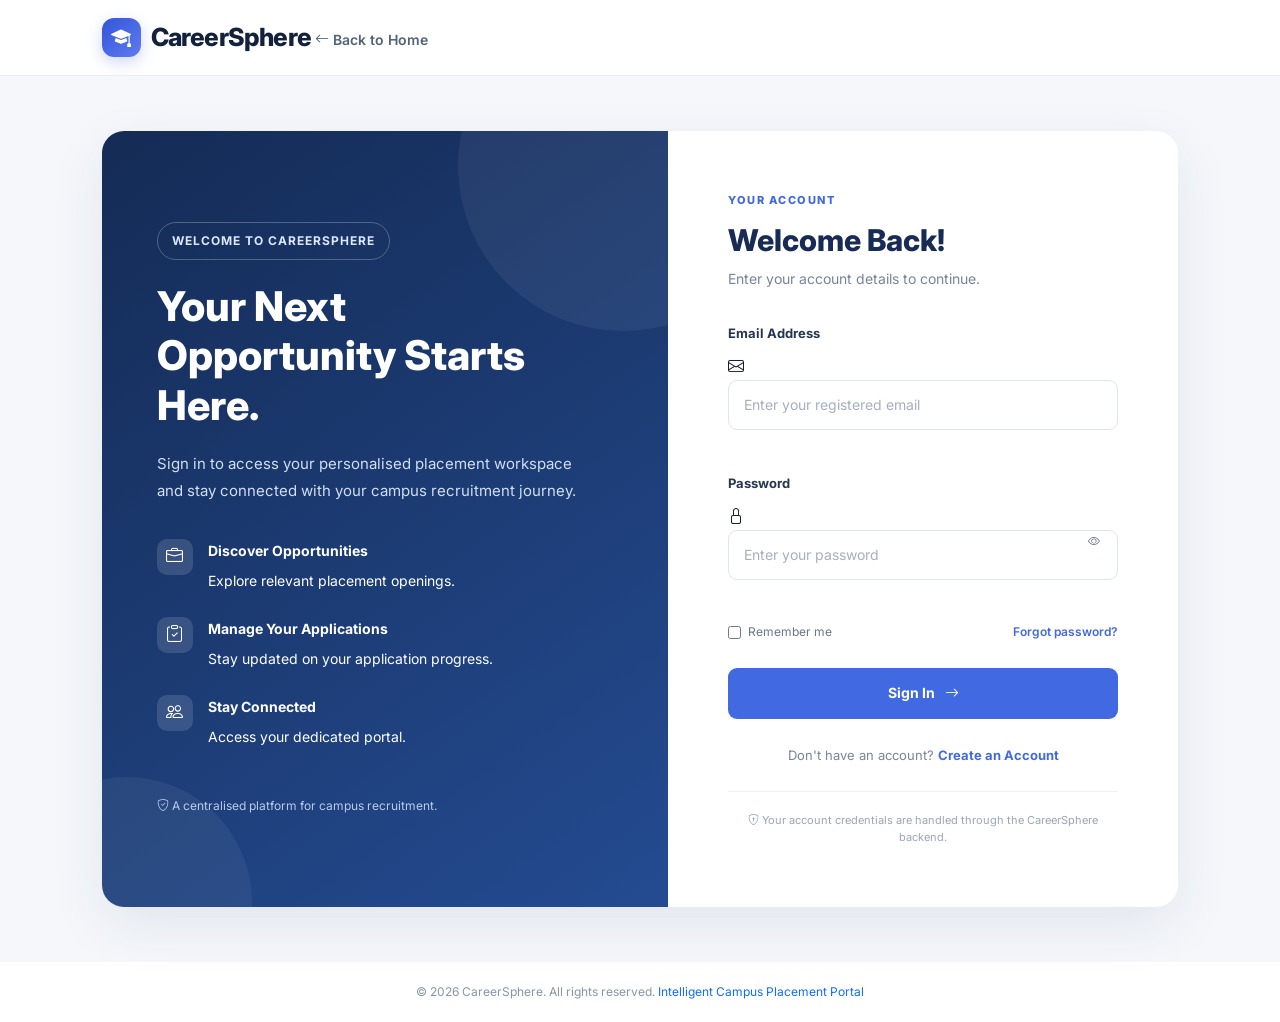
==== commit 7e50783a: "Prepare Dockerized CampusConnect portal for team collaboration" ====
--- a/frontend/admin-dashboard.html
+++ b/frontend/admin-dashboard.html
@@ -5,7 +5,8 @@
     <meta charset="UTF-8">
     <meta name="viewport" content="width=device-width, initial-scale=1.0">
 
-    <title>Admin Dashboard | CampusConnect</title>
+    <title>Admin Dashboard | CareerSphere</title>
+    <meta name="description" content="Manage users, jobs, applications and placement performance with CareerSphere.">
 
     <link href="https://cdn.jsdelivr.net/npm/bootstrap@5.3.3/dist/css/bootstrap.min.css" rel="stylesheet">
     <link href="https://cdn.jsdelivr.net/npm/bootstrap-icons@1.11.3/font/bootstrap-icons.css" rel="stylesheet">
@@ -13,17 +14,124 @@
 
     <link rel="stylesheet" href="style.css">
     <link rel="stylesheet" href="dashboard.css">
+
+    <style>
+        body {
+            font-family: 'Inter', sans-serif;
+            background: #f5f7fb;
+        }
+
+        .dashboard-welcome {
+            background: linear-gradient(120deg, #172554, #2563eb);
+            color: white;
+            padding: 30px;
+            border-radius: 16px;
+        }
+
+        .dashboard-welcome h2 {
+            font-weight: 800;
+        }
+
+        .dashboard-section {
+            scroll-margin-top: 90px;
+        }
+
+        .dashboard-section .table {
+            min-width: 750px;
+        }
+
+        .dashboard-section .table th {
+            white-space: nowrap;
+        }
+
+        .dashboard-section .table td {
+            vertical-align: middle;
+        }
+
+        .admin-stat-card {
+            transition: transform .2s ease, box-shadow .2s ease;
+        }
+
+        .admin-stat-card:hover {
+            transform: translateY(-3px);
+            box-shadow: 0 8px 22px rgba(0,0,0,.08) !important;
+        }
+
+        .modal-content {
+            border: 0;
+            border-radius: 15px;
+            overflow: hidden;
+        }
+
+        .modal-header {
+            background: #f8fafc;
+        }
+
+        /* ADMIN EDIT JOB MODAL FIX */
+
+        #adminEditJobModal .modal-content {
+            display: flex;
+            flex-direction: column;
+            max-height: calc(100vh - 1rem);
+        }
+
+        #adminEditJobModal #adminEditJobForm {
+            display: flex;
+            flex-direction: column;
+            flex: 1 1 auto;
+            min-height: 0;
+            overflow: hidden;
+        }
+
+        #adminEditJobModal .modal-body {
+            flex: 1 1 auto;
+            min-height: 0;
+            overflow-y: auto;
+        }
+
+        #adminEditJobModal .modal-footer {
+            display: flex !important;
+            flex-shrink: 0;
+            justify-content: flex-end;
+            gap: 10px;
+            background: #ffffff;
+            border-top: 1px solid #dee2e6;
+            padding: 15px 20px;
+            visibility: visible !important;
+        }
+
+        #adminEditJobModal #adminSaveJobButton {
+            display: inline-block !important;
+            visibility: visible !important;
+        }
+
+        .form-label {
+            margin-bottom: 7px;
+        }
+
+        .admin-section-icon {
+            width: 38px;
+            height: 38px;
+            display: inline-flex;
+            align-items: center;
+            justify-content: center;
+            border-radius: 10px;
+            background: #eff6ff;
+            color: #2563eb;
+            margin-right: 8px;
+        }
+
+        footer {
+            margin-top: 35px;
+        }
+    </style>
 </head>
 
 <body>
 
-<!-- =========================================
-     ADMIN ROLE PROTECTION
-========================================= -->
-
+<!-- ADMIN ROLE PROTECTION -->
 <script>
 (function () {
-
     let user = null;
 
     try {
@@ -34,14 +142,12 @@
         user = null;
     }
 
-    // Check whether user is logged in
-    if (!user || !user.user_id) {
+    if (!user || !(user.user_id || user.id || user._id)) {
         window.location.replace("login.html");
         return;
     }
 
-    // Check whether the logged-in user is an administrator
-    if (user.role !== "admin") {
+    if (String(user.role || "").toLowerCase() !== "admin") {
 
         window.campusConnectAccessBlocked = true;
 
@@ -49,12 +155,10 @@
 
         if (user.role === "student") {
             redirectPage = "student-dashboard.html";
-        }
-        else if (user.role === "recruiter") {
+        } else if (user.role === "recruiter") {
             redirectPage = "recruiter-dashboard.html";
         }
 
-        // Display full-screen access denied message
         document.write(`
             <div style="
                 position:fixed;
@@ -70,20 +174,11 @@
                 padding:20px;
             ">
                 <div>
-                    <div style="
-                        font-size:65px;
-                        color:#ff4545;
-                        margin-bottom:15px;
-                    ">
+                    <div style="font-size:65px;color:#ff4545;margin-bottom:15px;">
                         <i class="bi bi-shield-lock-fill"></i>
                     </div>
 
-                    <h1 style="
-                        color:#ff4545;
-                        font-size:42px;
-                        font-weight:bold;
-                        margin-bottom:15px;
-                    ">
+                    <h1 style="color:#ff4545;font-size:42px;font-weight:bold;margin-bottom:15px;">
                         ACCESS DENIED!
                     </h1>
 
@@ -95,10 +190,7 @@
                         You do not have permission to view the Admin Dashboard.
                     </p>
 
-                    <p style="
-                        color:#facc15;
-                        margin-top:20px;
-                    ">
+                    <p style="color:#facc15;margin-top:20px;">
                         Redirecting to your dashboard...
                     </p>
 
@@ -122,60 +214,47 @@
             </style>
         `);
 
-        // Redirect after displaying the message
         setTimeout(function () {
             window.location.replace(redirectPage);
         }, 2500);
-
     }
-
 })();
 </script>
 
-
-<!-- =========================================
-     ADMIN DASHBOARD CONTENT
-========================================= -->
-
 <!-- NAVIGATION -->
-
 <nav class="navbar navbar-expand-lg bg-white border-bottom sticky-top">
     <div class="container-fluid px-4">
 
         <a class="navbar-brand fw-bold" href="index.html">
             <i class="bi bi-mortarboard-fill me-2"></i>
-            CampusConnect
+            CareerSphere
             <span class="text-secondary small ms-2">ADMIN</span>
         </a>
 
         <div class="d-flex align-items-center gap-3">
-
-            <span class="text-secondary">
+            <span class="text-secondary d-none d-sm-inline">
                 <i class="bi bi-shield-lock-fill me-1"></i>
                 Administrator
             </span>
 
-            <button class="btn btn-outline-danger btn-sm" id="logoutButton">
+            <button class="btn btn-outline-danger btn-sm"
+                    id="logoutButton"
+                    type="button">
                 <i class="bi bi-box-arrow-right me-1"></i>
                 Logout
             </button>
-
         </div>
 
     </div>
 </nav>
 
-
 <main class="container-fluid px-4 py-4">
 
     <!-- WELCOME -->
-
     <section class="dashboard-welcome mb-4">
-
         <div>
-
             <p class="text-uppercase small fw-semibold mb-2">
-                Administration Portal
+                CAREERSPHERE ADMINISTRATION PORTAL
             </p>
 
             <h2 class="fw-bold">
@@ -185,220 +264,132 @@
             <p class="mb-0">
                 Monitor users, recruitment activities and placement performance.
             </p>
-
-        </div>
-
+        </div>
     </section>
 
-
     <!-- DASHBOARD STATISTICS -->
-
     <section class="mb-5">
 
-        <h4 class="fw-bold mb-3">Platform Overview</h4>
+        <h4 class="fw-bold mb-3">
+            <i class="bi bi-speedometer2 me-2 text-primary"></i>
+            Platform Overview
+        </h4>
 
         <div class="row g-3">
 
             <div class="col-md-6 col-xl-3">
-
-                <div class="card shadow-sm border-0 h-100 p-3">
-
-                    <div class="d-flex justify-content-between">
-
+                <div class="card admin-stat-card shadow-sm border-0 h-100 p-3">
+                    <div class="d-flex justify-content-between align-items-center">
                         <div>
-                            <p class="text-secondary mb-1">
-                                Total Students
-                            </p>
-
-                            <h3 class="fw-bold" id="adminTotalStudents">
-                                0
-                            </h3>
-                        </div>
-
+                            <p class="text-secondary mb-1">Total Students</p>
+                            <h3 class="fw-bold mb-0" id="adminTotalStudents">0</h3>
+                        </div>
                         <i class="bi bi-people fs-2 text-primary"></i>
-
                     </div>
-
-                </div>
-
-            </div>
-
+                </div>
+            </div>
 
             <div class="col-md-6 col-xl-3">
-
-                <div class="card shadow-sm border-0 h-100 p-3">
-
-                    <div class="d-flex justify-content-between">
-
+                <div class="card admin-stat-card shadow-sm border-0 h-100 p-3">
+                    <div class="d-flex justify-content-between align-items-center">
                         <div>
-                            <p class="text-secondary mb-1">
-                                Total Recruiters
-                            </p>
-
-                            <h3 class="fw-bold" id="adminTotalRecruiters">
-                                0
-                            </h3>
-                        </div>
-
+                            <p class="text-secondary mb-1">Total Recruiters</p>
+                            <h3 class="fw-bold mb-0" id="adminTotalRecruiters">0</h3>
+                        </div>
                         <i class="bi bi-building fs-2 text-success"></i>
-
                     </div>
-
-                </div>
-
-            </div>
-
+                </div>
+            </div>
 
             <div class="col-md-6 col-xl-3">
-
-                <div class="card shadow-sm border-0 h-100 p-3">
-
-                    <div class="d-flex justify-content-between">
-
+                <div class="card admin-stat-card shadow-sm border-0 h-100 p-3">
+                    <div class="d-flex justify-content-between align-items-center">
                         <div>
-                            <p class="text-secondary mb-1">
-                                Active Jobs
-                            </p>
-
-                            <h3 class="fw-bold" id="adminTotalJobs">
-                                0
-                            </h3>
-                        </div>
-
+                            <p class="text-secondary mb-1">Active Jobs</p>
+                            <h3 class="fw-bold mb-0" id="adminTotalJobs">0</h3>
+                        </div>
                         <i class="bi bi-briefcase fs-2 text-warning"></i>
-
                     </div>
-
-                </div>
-
-            </div>
-
+                </div>
+            </div>
 
             <div class="col-md-6 col-xl-3">
-
-                <div class="card shadow-sm border-0 h-100 p-3">
-
-                    <div class="d-flex justify-content-between">
-
+                <div class="card admin-stat-card shadow-sm border-0 h-100 p-3">
+                    <div class="d-flex justify-content-between align-items-center">
                         <div>
-                            <p class="text-secondary mb-1">
-                                Applications
-                            </p>
-
-                            <h3 class="fw-bold" id="adminTotalApplications">
-                                0
-                            </h3>
-                        </div>
-
+                            <p class="text-secondary mb-1">Applications</p>
+                            <h3 class="fw-bold mb-0" id="adminTotalApplications">0</h3>
+                        </div>
                         <i class="bi bi-file-earmark-text fs-2 text-danger"></i>
-
                     </div>
-
-                </div>
-
-            </div>
-
-        </div>
-
+                </div>
+            </div>
+
+        </div>
     </section>
 
-
     <!-- PLACEMENT STATISTICS -->
-
     <section class="mb-5">
 
         <h4 class="fw-bold mb-3">
+            <i class="bi bi-graph-up-arrow me-2 text-primary"></i>
             Placement Performance
         </h4>
 
         <div class="row g-3">
 
             <div class="col-md-4">
-
-                <div class="card border-0 shadow-sm p-3">
-
-                    <p class="text-secondary mb-1">
-                        Pending Applications
-                    </p>
-
-                    <h3 class="fw-bold" id="adminPendingApplications">
-                        0
-                    </h3>
-
-                </div>
-
-            </div>
-
+                <div class="card admin-stat-card border-0 shadow-sm p-3 h-100">
+                    <p class="text-secondary mb-1">Pending Applications</p>
+                    <h3 class="fw-bold text-warning" id="adminPendingApplications">0</h3>
+                </div>
+            </div>
 
             <div class="col-md-4">
-
-                <div class="card border-0 shadow-sm p-3">
-
-                    <p class="text-secondary mb-1">
-                        Shortlisted Applications
-                    </p>
-
-                    <h3 class="fw-bold" id="adminShortlistedApplications">
-                        0
-                    </h3>
-
-                </div>
-
-            </div>
-
+                <div class="card admin-stat-card border-0 shadow-sm p-3 h-100">
+                    <p class="text-secondary mb-1">Shortlisted Applications</p>
+                    <h3 class="fw-bold text-info" id="adminShortlistedApplications">0</h3>
+                </div>
+            </div>
 
             <div class="col-md-4">
-
-                <div class="card border-0 shadow-sm p-3">
-
-                    <p class="text-secondary mb-1">
-                        Selected Students
-                    </p>
-
-                    <h3 class="fw-bold" id="adminSelectedApplications">
-                        0
-                    </h3>
-
-                </div>
-
-            </div>
-
-        </div>
-
+                <div class="card admin-stat-card border-0 shadow-sm p-3 h-100">
+                    <p class="text-secondary mb-1">Selected Students</p>
+                    <h3 class="fw-bold text-success" id="adminSelectedApplications">0</h3>
+                </div>
+            </div>
+
+        </div>
     </section>
 
-
     <!-- USER MANAGEMENT -->
-
     <section class="dashboard-section mb-5" id="userManagementSection">
 
         <div class="d-flex justify-content-between align-items-center flex-wrap gap-2 mb-3">
-
             <div>
                 <h4 class="fw-bold mb-1">
+                    <i class="bi bi-people admin-section-icon"></i>
                     User Management
                 </h4>
-
                 <p class="text-secondary mb-0">
                     View registered students, recruiters and administrators.
                 </p>
             </div>
 
-            <button class="btn btn-outline-primary" id="refreshUsersButton">
+            <button class="btn btn-outline-primary"
+                    id="refreshUsersButton"
+                    type="button">
                 <i class="bi bi-arrow-clockwise me-1"></i>
                 Refresh Users
             </button>
-
         </div>
 
         <div id="adminUsersMessage" class="mb-3"></div>
 
         <div class="table-responsive bg-white rounded shadow-sm">
-
             <table class="table table-hover align-middle mb-0">
 
                 <thead class="table-light">
-
                     <tr>
                         <th>Name</th>
                         <th>Email</th>
@@ -406,43 +397,39 @@
                         <th>Department</th>
                         <th>Graduation Year</th>
                     </tr>
-
                 </thead>
 
                 <tbody id="adminUsersContainer">
-
                     <tr>
                         <td colspan="5" class="text-center text-secondary py-4">
                             Loading users...
                         </td>
                     </tr>
-
                 </tbody>
 
             </table>
-
-        </div>
-
+        </div>
     </section>
 
-
     <!-- JOB MANAGEMENT -->
-
     <section class="dashboard-section mb-5" id="jobManagementSection">
 
         <div class="d-flex justify-content-between align-items-center flex-wrap gap-2 mb-3">
 
             <div>
                 <h4 class="fw-bold mb-1">
+                    <i class="bi bi-briefcase admin-section-icon"></i>
                     Job Management
                 </h4>
 
                 <p class="text-secondary mb-0">
-                    Monitor opportunities published by recruiters.
+                    Monitor, edit and delete opportunities published by recruiters.
                 </p>
             </div>
 
-            <button class="btn btn-outline-primary" id="refreshAdminJobsButton">
+            <button class="btn btn-outline-primary"
+                    id="refreshAdminJobsButton"
+                    type="button">
                 <i class="bi bi-arrow-clockwise me-1"></i>
                 Refresh Jobs
             </button>
@@ -456,7 +443,6 @@
             <table class="table table-hover align-middle mb-0">
 
                 <thead class="table-light">
-
                     <tr>
                         <th>Job Title</th>
                         <th>Company</th>
@@ -464,35 +450,30 @@
                         <th>Minimum CGPA</th>
                         <th>Graduation Year</th>
                         <th>Location</th>
+                        <th class="text-center">Actions</th>
                     </tr>
-
                 </thead>
 
                 <tbody id="adminJobsContainer">
-
                     <tr>
-                        <td colspan="6" class="text-center text-secondary py-4">
+                        <td colspan="7" class="text-center text-secondary py-4">
                             Loading jobs...
                         </td>
                     </tr>
-
                 </tbody>
 
             </table>
-
-        </div>
-
+        </div>
     </section>
 
-
     <!-- APPLICATION MANAGEMENT -->
-
     <section class="dashboard-section mb-5" id="applicationManagementSection">
 
         <div class="d-flex justify-content-between align-items-center flex-wrap gap-2 mb-3">
 
             <div>
                 <h4 class="fw-bold mb-1">
+                    <i class="bi bi-file-earmark-check admin-section-icon"></i>
                     Application Monitoring
                 </h4>
 
@@ -501,7 +482,9 @@
                 </p>
             </div>
 
-            <button class="btn btn-outline-primary" id="refreshAdminApplicationsButton">
+            <button class="btn btn-outline-primary"
+                    id="refreshAdminApplicationsButton"
+                    type="button">
                 <i class="bi bi-arrow-clockwise me-1"></i>
                 Refresh Applications
             </button>
@@ -515,56 +498,214 @@
             <table class="table table-hover align-middle mb-0">
 
                 <thead class="table-light">
-
                     <tr>
-                        <th>Student ID</th>
-                        <th>Job ID</th>
+                        <th>Student</th>
+                        <th>Department</th>
+                        <th>Company / Job</th>
                         <th>CGPA</th>
+                        <th>Graduation Year</th>
                         <th>Status</th>
                         <th>Application Date</th>
                     </tr>
-
                 </thead>
 
                 <tbody id="adminApplicationsContainer">
-
                     <tr>
-                        <td colspan="5" class="text-center text-secondary py-4">
+                        <td colspan="7" class="text-center text-secondary py-4">
                             Loading applications...
                         </td>
                     </tr>
-
                 </tbody>
 
             </table>
-
-        </div>
-
+        </div>
     </section>
 
-
     <!-- FOOTER -->
-
     <footer class="text-center text-secondary border-top pt-4 pb-3">
-
-        <p class="mb-1 fw-semibold">
-            CampusConnect Administration
+        <p class="mb-1 fw-semibold">CareerSphere Administration</p>
+        <small>Intelligent Campus Placement Management System</small>
+        <p class="small mt-2 mb-0">
+            Secure Campus Placement Management Portal
         </p>
-
-        <small>
-            Intelligent Campus Placement Management System
-        </small>
-
     </footer>
 
 </main>
 
-
-<!-- =========================================
-     MAIN JAVASCRIPT
-========================================= -->
-
+<!-- EDIT JOB MODAL -->
+<div class="modal fade" id="adminEditJobModal"
+     tabindex="-1"
+     aria-labelledby="adminEditJobModalLabel"
+     aria-hidden="true">
+
+    <div class="modal-dialog modal-lg modal-dialog-centered modal-dialog-scrollable">
+
+        <div class="modal-content">
+
+            <div class="modal-header">
+
+                <div>
+                    <h5 class="modal-title fw-bold" id="adminEditJobModalLabel">
+                        <i class="bi bi-pencil-square me-2"></i>
+                        Edit Job Details
+                    </h5>
+
+                    <p class="text-secondary small mb-0">
+                        Update the job opportunity information.
+                    </p>
+                </div>
+
+                <button type="button"
+                        class="btn-close"
+                        data-bs-dismiss="modal"
+                        aria-label="Close">
+                </button>
+
+            </div>
+
+            <form id="adminEditJobForm">
+
+                <div class="modal-body">
+
+                    <input type="hidden" id="adminEditJobId">
+
+                    <div id="adminEditJobMessage"
+                         class="alert alert-danger mt-1"
+                         role="alert"
+                         hidden>
+                    </div>
+
+                    <div class="row g-3">
+
+                        <div class="col-md-6">
+                            <label for="adminEditCompany" class="form-label fw-semibold">
+                                Company Name
+                            </label>
+                            <input type="text" class="form-control"
+                                   id="adminEditCompany"
+                                   placeholder="Enter company name" required>
+                        </div>
+
+                        <div class="col-md-6">
+                            <label for="adminEditTitle" class="form-label fw-semibold">
+                                Job Title
+                            </label>
+                            <input type="text" class="form-control"
+                                   id="adminEditTitle"
+                                   placeholder="Enter job title" required>
+                        </div>
+
+                        <div class="col-12">
+                            <label for="adminEditDescription" class="form-label fw-semibold">
+                                Job Description
+                            </label>
+                            <textarea class="form-control"
+                                      id="adminEditDescription"
+                                      rows="4"
+                                      placeholder="Enter complete job description"
+                                      required></textarea>
+                        </div>
+
+                        <div class="col-md-4">
+                            <label for="adminEditCGPA" class="form-label fw-semibold">
+                                Minimum CGPA
+                            </label>
+                            <input type="number" class="form-control"
+                                   id="adminEditCGPA"
+                                   min="0" max="10" step="0.01"
+                                   placeholder="Example: 7.0" required>
+                        </div>
+
+                        <div class="col-md-4">
+                            <label for="adminEditDepartment" class="form-label fw-semibold">
+                                Eligible Department
+                            </label>
+                            <input type="text" class="form-control"
+                                   id="adminEditDepartment"
+                                   placeholder="Example: CSE" required>
+                        </div>
+
+                        <div class="col-md-4">
+                            <label for="adminEditGraduationYear" class="form-label fw-semibold">
+                                Graduation Year
+                            </label>
+                            <input type="number" class="form-control"
+                                   id="adminEditGraduationYear"
+                                   min="2000" max="2100"
+                                   placeholder="Example: 2027">
+                        </div>
+
+                        <div class="col-md-6">
+                            <label for="adminEditSalary" class="form-label fw-semibold">
+                                Salary / Package
+                            </label>
+                            <input type="text" class="form-control"
+                                   id="adminEditSalary"
+                                   placeholder="Example: 6 LPA">
+                        </div>
+
+                        <div class="col-md-6">
+                            <label for="adminEditLocation" class="form-label fw-semibold">
+                                Job Location
+                            </label>
+                            <input type="text" class="form-control"
+                                   id="adminEditLocation"
+                                   placeholder="Example: Bengaluru">
+                        </div>
+
+                        <div class="col-12">
+                            <label for="adminEditSkills" class="form-label fw-semibold">
+                                Required Skills
+                            </label>
+                            <textarea class="form-control"
+                                      id="adminEditSkills"
+                                      rows="2"
+                                      placeholder="Example: Python, Java, SQL"></textarea>
+                            <div class="form-text">
+                                Separate multiple skills using commas.
+                            </div>
+                        </div>
+
+                        <div class="col-md-6">
+                            <label for="adminEditDeadline" class="form-label fw-semibold">
+                                Application Deadline
+                            </label>
+                            <input type="date" class="form-control"
+                                   id="adminEditDeadline">
+                        </div>
+
+                    </div>
+                </div>
+
+                <!-- FIXED MODAL FOOTER -->
+                <div class="modal-footer">
+
+                    <button type="button"
+                            class="btn btn-secondary"
+                            data-bs-dismiss="modal">
+                        <i class="bi bi-x-circle me-1"></i>
+                        Cancel
+                    </button>
+
+                    <button type="submit"
+                            class="btn btn-primary"
+                            id="adminSaveJobButton">
+                        <i class="bi bi-check-circle me-1"></i>
+                        Save Changes
+                    </button>
+
+                </div>
+
+            </form>
+
+        </div>
+    </div>
+</div>
+
+<!-- JAVASCRIPT -->
+<script src="https://cdn.jsdelivr.net/npm/bootstrap@5.3.3/dist/js/bootstrap.bundle.min.js"></script>
 <script src="script.js"></script>
+<script src="features-ui.js"></script>
 
 </body>
 </html>
--- a/frontend/style.css
+++ b/frontend/style.css
@@ -1,5 +1,6 @@
+
 /* =====================================================
-   CAMPUSCONNECT - PROFESSIONAL PLACEMENT PORTAL
+   CAREERSPHERE - PROFESSIONAL PLACEMENT PORTAL
    Main Stylesheet
 ===================================================== */
 
@@ -38,19 +39,16 @@
     --transition: all 0.3s ease;
 }
 
-
 * {
     margin: 0;
     padding: 0;
     box-sizing: border-box;
 }
 
-
 html {
     scroll-behavior: smooth;
     scroll-padding-top: 90px;
 }
-
 
 body {
     font-family: 'Inter', sans-serif;
@@ -60,11 +58,9 @@
     overflow-x: hidden;
 }
 
-
 a {
     text-decoration: none;
 }
-
 
 button,
 input,
@@ -73,18 +69,15 @@
     font-family: inherit;
 }
 
-
 img {
     max-width: 100%;
 }
-
 
 ::selection {
     background: var(--primary);
     color: var(--white);
 }
 
-
 .section-padding {
     padding: 105px 0;
 }
@@ -95,12 +88,12 @@
 .main-navbar {
     background: rgba(255, 255, 255, 0.96);
     backdrop-filter: blur(15px);
+    -webkit-backdrop-filter: blur(15px);
     border-bottom: 1px solid rgba(231, 235, 243, 0.85);
     padding: 15px 0;
     z-index: 1000;
 }
 
-
 .brand-logo {
     display: inline-flex;
     align-items: center;
@@ -110,7 +103,6 @@
     font-weight: 800;
     letter-spacing: -0.8px;
 }
-
 
 .brand-icon {
     width: 39px;
@@ -125,11 +117,9 @@
     box-shadow: 0 5px 15px rgba(49, 85, 217, 0.23);
 }
 
-
 .navbar-nav {
     gap: 7px;
 }
-
 
 .navbar-nav .nav-link {
     color: #647089;
@@ -140,20 +130,17 @@
     transition: var(--transition);
 }
 
-
 .navbar-nav .nav-link:hover,
 .navbar-nav .nav-link.active {
     color: var(--primary);
     background: var(--primary-light);
 }
 
-
 .navbar-actions {
     display: flex;
     align-items: center;
     gap: 12px;
 }
-
 
 .btn-login {
     color: var(--dark);
@@ -164,12 +151,10 @@
     transition: var(--transition);
 }
 
-
 .btn-login:hover {
     background: #f1f4fb;
     color: var(--primary);
 }
-
 
 .btn-primary-custom {
     display: inline-flex;
@@ -187,7 +172,6 @@
     box-shadow: 0 7px 18px rgba(49, 85, 217, 0.17);
 }
 
-
 .btn-primary-custom:hover {
     background: var(--primary-dark);
     border-color: var(--primary-dark);
@@ -196,7 +180,6 @@
     box-shadow: 0 11px 24px rgba(49, 85, 217, 0.24);
 }
 
-
 .btn-primary-custom:focus-visible,
 .btn-login:focus-visible,
 .nav-link:focus-visible {
@@ -204,13 +187,11 @@
     outline-offset: 3px;
 }
 
-
 .navbar-toggler {
     border: 1px solid var(--border);
     padding: 8px 11px;
     border-radius: 9px;
 }
-
 
 .navbar-toggler:focus {
     box-shadow: 0 0 0 3px rgba(49, 85, 217, 0.15);
@@ -228,7 +209,6 @@
         #fbfcff;
     overflow: hidden;
 }
-
 
 .hero-section::before {
     content: "";
@@ -239,14 +219,13 @@
     border-radius: 50%;
     top: -210px;
     right: -100px;
-}
-
+    pointer-events: none;
+}
 
 .hero-content {
     position: relative;
     z-index: 2;
 }
-
 
 .hero-label {
     display: inline-flex;
@@ -262,7 +241,6 @@
     letter-spacing: 1.2px;
     margin-bottom: 27px;
 }
-
 
 .hero-label-dot {
     width: 8px;
@@ -272,7 +250,6 @@
     box-shadow: 0 0 0 4px rgba(49, 85, 217, 0.12);
 }
 
-
 .hero-content h1 {
     color: var(--dark);
     font-size: clamp(40px, 5vw, 64px);
@@ -282,12 +259,10 @@
     margin-bottom: 23px;
 }
 
-
 .hero-content h1 span {
     display: block;
     color: var(--primary);
 }
-
 
 .hero-description {
     max-width: 540px;
@@ -297,7 +272,6 @@
     margin-bottom: 30px;
 }
 
-
 .hero-buttons {
     display: flex;
     flex-wrap: wrap;
@@ -305,12 +279,10 @@
     margin-bottom: 30px;
 }
 
-
 .hero-button {
     min-height: 49px;
     padding: 13px 20px;
 }
-
 
 .btn-outline-custom {
     display: inline-flex;
@@ -327,7 +299,6 @@
     transition: var(--transition);
 }
 
-
 .btn-outline-custom:hover {
     border-color: var(--primary);
     color: var(--primary);
@@ -335,13 +306,11 @@
     transform: translateY(-2px);
 }
 
-
 .hero-benefits {
     display: flex;
     flex-direction: column;
     gap: 10px;
 }
-
 
 .hero-benefits div {
     color: #65718a;
@@ -349,7 +318,6 @@
     font-weight: 600;
 }
 
-
 .hero-benefits i {
     color: var(--success);
     margin-right: 8px;
@@ -362,7 +330,6 @@
     position: relative;
     padding: 35px 20px;
 }
-
 
 .dashboard-preview {
     position: relative;
@@ -375,7 +342,6 @@
     transform: rotateY(-3deg) rotateX(1deg);
 }
 
-
 .preview-header {
     display: flex;
     justify-content: space-between;
@@ -383,7 +349,6 @@
     padding: 15px 20px;
     border-bottom: 1px solid var(--border);
 }
-
 
 .preview-window-dot {
     display: inline-block;
@@ -394,17 +359,14 @@
     margin-right: 4px;
 }
 
-
 .preview-window-dot:nth-child(2) {
     background: #edc56b;
 }
 
-
 .preview-window-dot:nth-child(3) {
     background: #77c9a1;
 }
 
-
 .preview-title {
     font-size: 9px;
     font-weight: 800;
@@ -412,18 +374,15 @@
     color: #8b95a8;
 }
 
-
 .preview-header > i {
     color: #8b95a8;
 }
-
 
 .preview-body {
     padding: 24px;
     background: #fcfdff;
 }
 
-
 .preview-welcome {
     display: flex;
     align-items: center;
@@ -431,14 +390,12 @@
     margin-bottom: 23px;
 }
 
-
 .preview-welcome small {
     color: var(--primary);
     font-size: 9px;
     font-weight: 800;
     letter-spacing: 1px;
 }
-
 
 .preview-welcome h4 {
     color: var(--dark);
@@ -446,7 +403,6 @@
     font-weight: 800;
     margin: 4px 0;
 }
-
 
 .preview-welcome p {
     color: #8993a6;
@@ -454,7 +410,6 @@
     margin: 0;
 }
 
-
 .preview-avatar {
     width: 44px;
     height: 44px;
@@ -466,14 +421,12 @@
     border-radius: 13px;
     font-size: 23px;
 }
-
 
 .preview-stat-grid {
     display: grid;
     grid-template-columns: repeat(2, 1fr);
     gap: 12px;
 }
-
 
 .preview-stat-card {
     background: var(--white);
@@ -483,12 +436,10 @@
     transition: var(--transition);
 }
 
-
 .preview-stat-card:hover {
     transform: translateY(-3px);
     box-shadow: var(--shadow-small);
 }
-
 
 .stat-icon {
     width: 30px;
@@ -501,46 +452,39 @@
     margin-bottom: 12px;
 }
 
-
 .stat-icon.blue,
 .feature-icon.blue {
     background: #eaf0ff;
     color: #3155d9;
 }
 
-
 .stat-icon.purple,
 .feature-icon.purple {
     background: #f0eaff;
     color: #7954d9;
 }
 
-
 .stat-icon.green,
 .feature-icon.green {
     background: #e5f8ef;
     color: #16a477;
 }
 
-
 .stat-icon.orange,
 .feature-icon.orange {
     background: #fff3e3;
     color: #e99a35;
 }
 
-
 .feature-icon.red {
     background: #fff0f0;
     color: #e45b69;
 }
 
-
 .feature-icon.teal {
     background: #e6f8fa;
     color: #159caa;
 }
-
 
 .preview-stat-card small {
     display: block;
@@ -549,7 +493,6 @@
     font-weight: 600;
 }
 
-
 .preview-stat-card h3 {
     color: var(--dark);
     font-size: 20px;
@@ -557,17 +500,14 @@
     margin: 5px 0 2px;
 }
 
-
 .stat-note {
     color: #9ba4b4;
     font-size: 9px;
 }
 
-
 .preview-bottom {
     margin-top: 17px;
 }
-
 
 .preview-activity {
     background: var(--white);
@@ -576,26 +516,22 @@
     padding: 16px;
 }
 
-
 .preview-section-heading {
     display: flex;
     justify-content: space-between;
     align-items: center;
     margin-bottom: 13px;
 }
-
 
 .preview-section-heading strong {
     font-size: 12px;
 }
-
 
 .preview-section-heading span {
     color: #9ba4b4;
     font-size: 9px;
 }
 
-
 .activity-row {
     display: flex;
     align-items: center;
@@ -604,11 +540,9 @@
     border-bottom: 1px solid #f0f2f7;
 }
 
-
 .activity-row:last-child {
     border-bottom: none;
 }
-
 
 .activity-indicator {
     width: 8px;
@@ -617,21 +551,17 @@
     flex-shrink: 0;
 }
 
-
 .blue-bg {
     background: var(--primary);
 }
 
-
 .green-bg {
     background: var(--success);
 }
 
-
 .purple-bg {
     background: var(--purple);
 }
-
 
 .activity-row strong {
     display: block;
@@ -639,12 +569,10 @@
     font-size: 10px;
 }
 
-
 .activity-row small {
     color: #9ba4b4;
     font-size: 9px;
 }
-
 
 .floating-card {
     position: absolute;
@@ -660,7 +588,6 @@
     animation: floating 4s ease-in-out infinite;
 }
 
-
 .floating-card > i {
     width: 35px;
     height: 35px;
@@ -672,7 +599,6 @@
     border-radius: 10px;
     font-size: 17px;
 }
-
 
 .floating-card strong {
     display: block;
@@ -680,19 +606,16 @@
     font-size: 10px;
 }
 
-
 .floating-card small {
     display: block;
     color: #8d97a9;
     font-size: 9px;
 }
 
-
 .floating-card-top {
     top: 10px;
     right: -4px;
 }
-
 
 .floating-card-bottom {
     bottom: 0;
@@ -700,12 +623,10 @@
     animation-delay: 1s;
 }
 
-
 .floating-card-bottom > i {
     color: var(--success);
     background: #e5f8ef;
 }
-
 
 @keyframes floating {
     0%, 100% {
@@ -727,21 +648,18 @@
     border-bottom: 1px solid #f0f2f7;
 }
 
-
 .highlights-grid {
     display: grid;
     grid-template-columns: repeat(4, 1fr);
     gap: 20px;
 }
 
-
 .highlight-item {
     display: flex;
     align-items: center;
     gap: 13px;
     padding: 9px;
 }
-
 
 .highlight-icon {
     width: 45px;
@@ -756,14 +674,12 @@
     font-size: 19px;
 }
 
-
 .highlight-item h5 {
     color: var(--dark);
     font-size: 12px;
     font-weight: 800;
     margin-bottom: 3px;
 }
-
 
 .highlight-item p {
     color: #8993a6;
@@ -779,7 +695,6 @@
     margin: 0 auto 55px;
 }
 
-
 .section-eyebrow {
     display: inline-block;
     color: var(--primary);
@@ -788,7 +703,6 @@
     letter-spacing: 1.6px;
     margin-bottom: 13px;
 }
-
 
 .section-heading h2 {
     color: var(--dark);
@@ -799,11 +713,9 @@
     margin-bottom: 16px;
 }
 
-
 .section-heading h2 span {
     color: var(--primary);
 }
-
 
 .section-heading p {
     max-width: 620px;
@@ -819,7 +731,6 @@
 .features-section {
     background: #f8faff;
 }
-
 
 .feature-card {
     height: 100%;
@@ -831,14 +742,12 @@
     transition: var(--transition);
 }
 
-
 .feature-card:hover {
     transform: translateY(-7px);
     border-color: #d8e1ff;
     box-shadow: var(--shadow-medium);
 }
 
-
 .feature-icon {
     width: 53px;
     height: 53px;
@@ -850,14 +759,12 @@
     margin-bottom: 23px;
 }
 
-
 .feature-card h4 {
     color: var(--dark);
     font-size: 17px;
     font-weight: 800;
     margin-bottom: 13px;
 }
-
 
 .feature-card p {
     color: #7b879b;
@@ -867,7 +774,6 @@
     margin-bottom: 19px;
 }
 
-
 .feature-card a {
     display: inline-flex;
     align-items: center;
@@ -878,7 +784,6 @@
     transition: var(--transition);
 }
 
-
 .feature-card a:hover {
     gap: 14px;
 }
@@ -889,7 +794,6 @@
 .portals-section {
     background: var(--white);
 }
-
 
 .portal-card {
     position: relative;
@@ -901,35 +805,29 @@
     transition: var(--transition);
 }
 
-
 .portal-card:hover {
     transform: translateY(-7px);
     box-shadow: var(--shadow-medium);
 }
 
-
 .student-portal {
     background: linear-gradient(145deg, #f5f7ff, #ffffff);
 }
 
-
 .recruiter-portal {
     background: linear-gradient(145deg, #f5fbff, #ffffff);
 }
 
-
 .admin-portal {
     background: linear-gradient(145deg, #f7f5ff, #ffffff);
 }
 
-
 .portal-card-top {
     display: flex;
     align-items: center;
     justify-content: space-between;
     margin-bottom: 25px;
 }
-
 
 .portal-icon {
     width: 54px;
@@ -943,43 +841,36 @@
     font-size: 23px;
 }
 
-
 .recruiter-portal .portal-icon {
     color: var(--teal);
     background: #e5f7f9;
 }
 
-
 .admin-portal .portal-icon {
     color: var(--purple);
     background: #f0eaff;
 }
 
-
 .portal-number {
     color: #d9deea;
     font-size: 35px;
     font-weight: 800;
 }
 
-
 .portal-label {
     color: var(--primary);
     font-size: 9px;
     font-weight: 800;
     letter-spacing: 1.4px;
 }
-
 
 .recruiter-portal .portal-label {
     color: var(--teal);
 }
 
-
 .admin-portal .portal-label {
     color: var(--purple);
 }
-
 
 .portal-card h3 {
     color: var(--dark);
@@ -987,7 +878,6 @@
     font-weight: 800;
     margin: 10px 0;
 }
-
 
 .portal-card > p {
     min-height: 92px;
@@ -996,13 +886,11 @@
     line-height: 1.9;
 }
 
-
 .portal-card ul {
     list-style: none;
     padding: 0;
     margin: 22px 0;
 }
-
 
 .portal-card ul li {
     color: #56627a;
@@ -1011,14 +899,12 @@
     margin-bottom: 12px;
 }
 
-
 .portal-card ul li i {
     color: var(--success);
     font-size: 15px;
     margin-right: 8px;
 }
 
-
 .portal-link {
     display: flex;
     justify-content: space-between;
@@ -1030,7 +916,6 @@
     font-weight: 800;
     transition: var(--transition);
 }
-
 
 .portal-link:hover {
     color: var(--primary-dark);
@@ -1043,7 +928,6 @@
 .workflow-section {
     background: #f8faff;
 }
-
 
 .workflow-grid {
     display: grid;
@@ -1051,13 +935,11 @@
     gap: 28px;
 }
 
-
 .workflow-step {
     position: relative;
     text-align: center;
     padding: 15px 13px;
 }
-
 
 .workflow-icon {
     position: relative;
@@ -1074,7 +956,6 @@
     box-shadow: var(--shadow-small);
     font-size: 28px;
 }
-
 
 .workflow-icon span {
     position: absolute;
@@ -1093,14 +974,12 @@
     font-weight: 800;
 }
 
-
 .workflow-step h4 {
     color: var(--dark);
     font-size: 15px;
     font-weight: 800;
     margin-bottom: 12px;
 }
-
 
 .workflow-step p {
     color: #8290a4;
@@ -1115,12 +994,10 @@
     background: var(--white);
 }
 
-
 .about-visual {
     position: relative;
     padding: 25px;
 }
-
 
 .about-main-card {
     position: relative;
@@ -1132,7 +1009,6 @@
     overflow: hidden;
 }
 
-
 .about-card-header {
     display: flex;
     align-items: center;
@@ -1143,18 +1019,15 @@
     font-size: 12px;
 }
 
-
 .about-card-header i {
     color: var(--primary);
     font-size: 18px;
 }
 
-
 .about-workspace {
     display: flex;
     min-height: 290px;
 }
-
 
 .workspace-sidebar {
     width: 65px;
@@ -1162,7 +1035,6 @@
     background: #f7f9ff;
     border-right: 1px solid var(--border);
 }
-
 
 .workspace-sidebar span {
     display: block;
@@ -1172,17 +1044,14 @@
     background: #dce4fb;
 }
 
-
 .workspace-sidebar span:first-child {
     background: var(--primary);
 }
-
 
 .workspace-content {
     flex: 1;
     padding: 24px;
 }
-
 
 .workspace-line {
     height: 10px;
@@ -1191,18 +1060,15 @@
     margin-bottom: 12px;
 }
 
-
 .workspace-line.large {
     width: 55%;
     height: 15px;
     background: #cfd9f8;
 }
 
-
 .workspace-line.small {
     width: 35%;
 }
-
 
 .workspace-boxes {
     display: grid;
@@ -1211,7 +1077,6 @@
     margin: 25px 0;
 }
 
-
 .workspace-boxes span {
     height: 55px;
     background: #eef2ff;
@@ -1219,18 +1084,15 @@
     border-radius: 9px;
 }
 
-
 .workspace-boxes span:nth-child(2) {
     background: #e8f8f1;
     border-color: #d9f1e6;
 }
 
-
 .workspace-boxes span:nth-child(3) {
     background: #f3edff;
     border-color: #e9dfff;
 }
-
 
 .workspace-chart {
     height: 95px;
@@ -1242,13 +1104,11 @@
     border-radius: 10px;
 }
 
-
 .workspace-chart div {
     flex: 1;
     background: linear-gradient(to top, #3155d9, #8da4ff);
     border-radius: 5px 5px 0 0;
 }
-
 
 .about-decoration {
     position: absolute;
@@ -1265,13 +1125,11 @@
     box-shadow: var(--shadow-medium);
 }
 
-
 .about-decoration i {
     color: var(--orange);
     margin-right: 7px;
 }
 
-
 .about-heading {
     color: var(--dark);
     font-size: clamp(29px, 3vw, 39px);
@@ -1281,11 +1139,9 @@
     margin: 8px 0 20px;
 }
 
-
 .about-heading span {
     color: var(--primary);
 }
-
 
 .about-description {
     color: #77839a;
@@ -1294,14 +1150,12 @@
     margin-bottom: 28px;
 }
 
-
 .about-point {
     display: flex;
     align-items: flex-start;
     gap: 15px;
     margin-bottom: 22px;
 }
-
 
 .about-point-icon {
     width: 42px;
@@ -1316,14 +1170,12 @@
     font-size: 18px;
 }
 
-
 .about-point h5 {
     color: var(--dark);
     font-size: 13px;
     font-weight: 800;
     margin: 1px 0 5px;
 }
-
 
 .about-point p {
     color: #8792a5;
@@ -1341,7 +1193,6 @@
     position: relative;
     overflow: hidden;
 }
-
 
 .cta-section::before,
 .cta-section::after {
@@ -1351,20 +1202,18 @@
     height: 300px;
     border: 1px solid rgba(255, 255, 255, 0.12);
     border-radius: 50%;
-}
-
+    pointer-events: none;
+}
 
 .cta-section::before {
     top: -180px;
     left: -80px;
 }
 
-
 .cta-section::after {
     bottom: -200px;
     right: -60px;
 }
-
 
 .cta-content {
     position: relative;
@@ -1374,7 +1223,6 @@
     text-align: center;
 }
 
-
 .cta-eyebrow {
     color: #d9e2ff;
     font-size: 10px;
@@ -1382,7 +1230,6 @@
     letter-spacing: 1.6px;
 }
 
-
 .cta-content h2 {
     color: var(--white);
     font-size: clamp(29px, 4vw, 43px);
@@ -1391,7 +1238,6 @@
     margin: 18px 0;
     letter-spacing: -1px;
 }
-
 
 .cta-content p {
     max-width: 590px;
@@ -1401,7 +1247,6 @@
     line-height: 1.9;
 }
 
-
 .cta-button {
     display: inline-flex;
     align-items: center;
@@ -1417,7 +1262,6 @@
     transition: var(--transition);
 }
 
-
 .cta-button:hover {
     background: #edf1ff;
     color: var(--primary-dark);
@@ -1432,17 +1276,14 @@
     background: #111d35;
 }
 
-
 .footer-main {
     padding-bottom: 45px;
 }
-
 
 .footer-brand {
     color: var(--white) !important;
     margin-bottom: 18px;
 }
-
 
 .footer-description {
     max-width: 370px;
@@ -1452,7 +1293,6 @@
     margin-top: 17px;
 }
 
-
 .main-footer h5 {
     color: var(--white);
     font-size: 13px;
@@ -1460,17 +1300,14 @@
     margin-bottom: 22px;
 }
 
-
 .main-footer ul {
     list-style: none;
     padding: 0;
 }
 
-
 .main-footer ul li {
     margin-bottom: 12px;
 }
-
 
 .main-footer ul li a {
     color: #a3aec3;
@@ -1478,12 +1315,10 @@
     transition: var(--transition);
 }
 
-
 .main-footer ul li a:hover {
     color: var(--white);
     padding-left: 4px;
 }
-
 
 .footer-commitment {
     color: #a3aec3;
@@ -1492,7 +1327,6 @@
     margin-bottom: 18px;
 }
 
-
 .footer-status {
     display: inline-flex;
     align-items: center;
@@ -1501,12 +1335,10 @@
     font-size: 10px;
 }
 
-
 .footer-status i {
     color: #37c894;
     font-size: 7px;
 }
-
 
 .footer-bottom {
     display: flex;
@@ -1517,7 +1349,6 @@
     border-top: 1px solid rgba(255, 255, 255, 0.1);
 }
 
-
 .footer-bottom p {
     color: #8e9bb4;
     font-size: 10px;
@@ -1570,9 +1401,7 @@
     .about-visual {
         margin-bottom: 30px;
     }
-
-}
-
+}
 
 @media (max-width: 767px) {
 
@@ -1624,7 +1453,7 @@
     }
 
     .highlights-grid {
-        grid-template-columns: 1fr 1fr;
+        grid-template-columns: repeat(2, 1fr);
         gap: 12px;
     }
 
@@ -1692,9 +1521,7 @@
     .footer-main {
         padding-bottom: 25px;
     }
-
-}
-
+}
 
 @media (max-width: 480px) {
 
@@ -1772,7 +1599,6 @@
         flex-direction: column;
         align-items: flex-start;
     }
-
 }
 
 
@@ -1788,5 +1614,4 @@
         animation-iteration-count: 1 !important;
         transition-duration: 0.01ms !important;
     }
-
-}+}
--- a/frontend/dashboard.css
+++ b/frontend/dashboard.css
@@ -1,8 +1,7 @@
-
-/* =========================================
-   CAMPUSCONNECT - STUDENT DASHBOARD
-========================================= */
-
+/* =========================================
+   CAREERSPHERE - DASHBOARD STYLES
+   Student and Recruiter Dashboards
+========================================= */
 :root {
     --dashboard-primary: #3157d5;
     --dashboard-dark: #172554;
